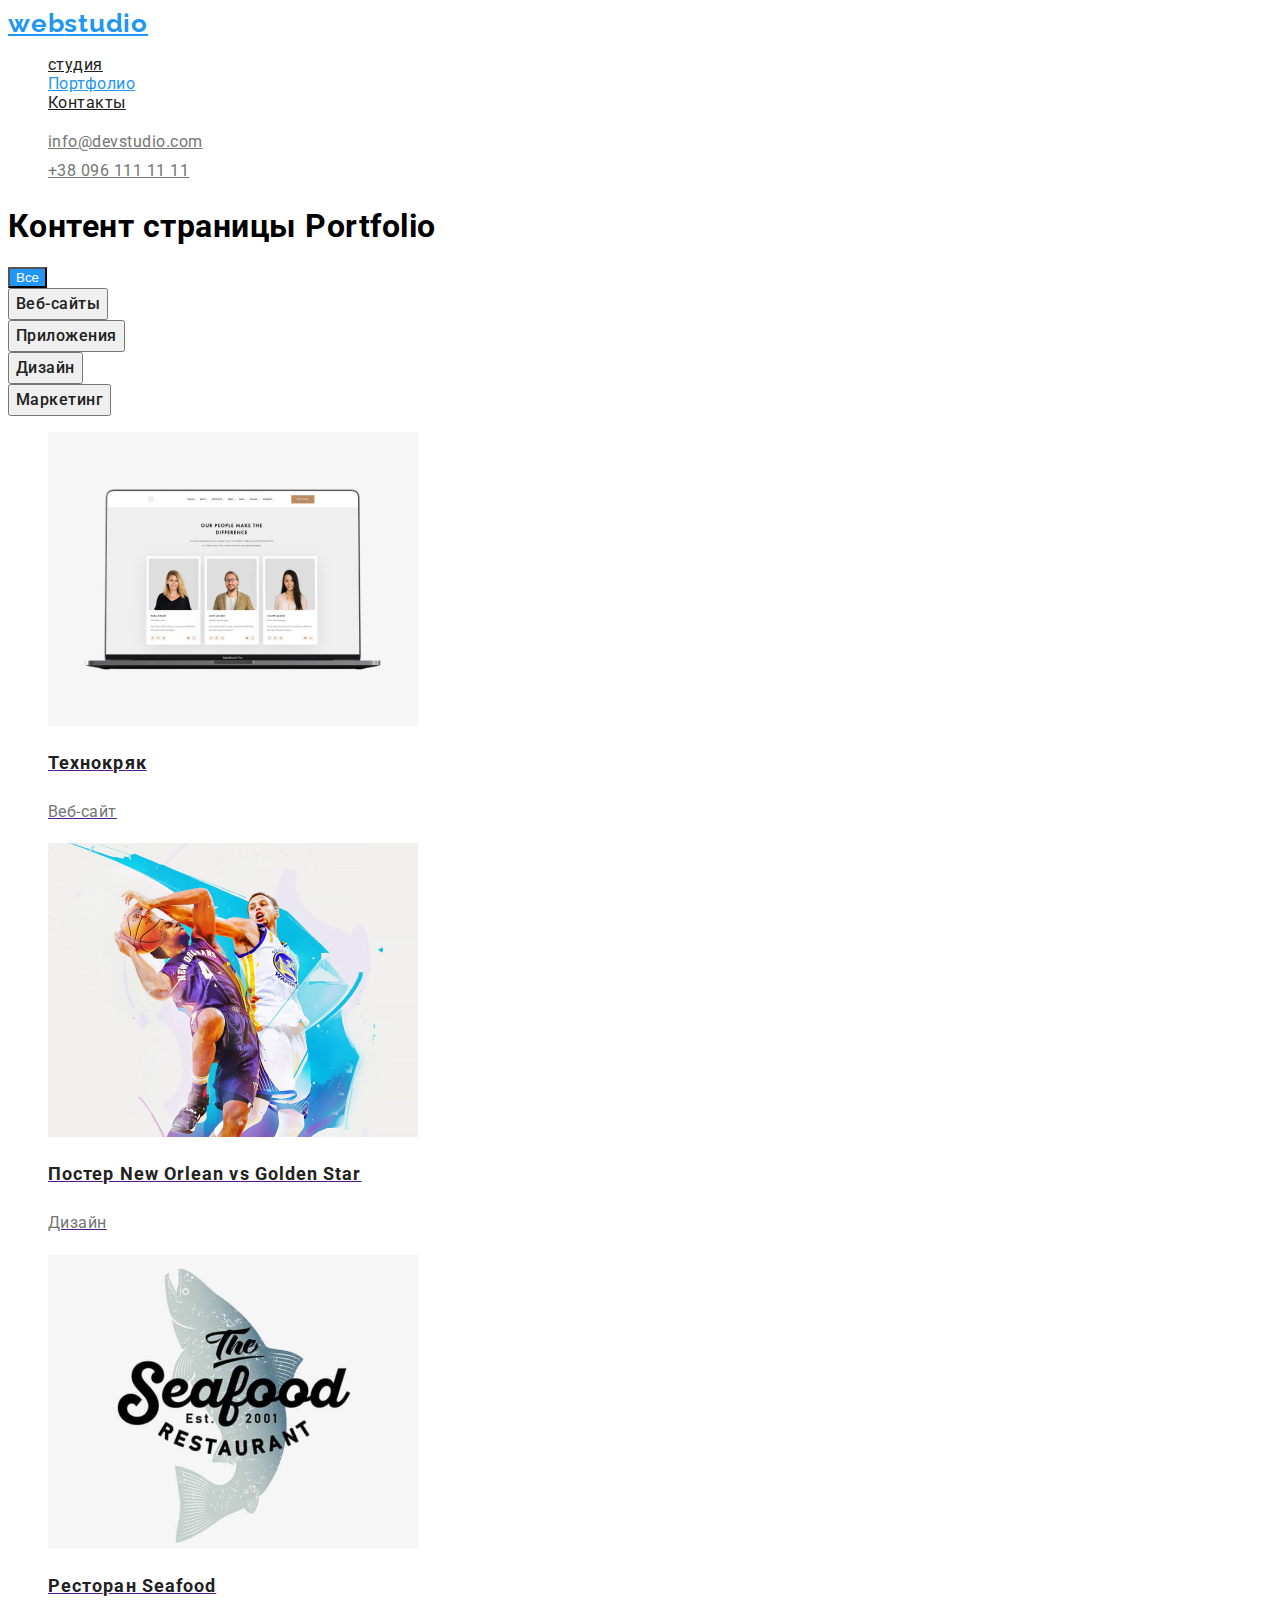
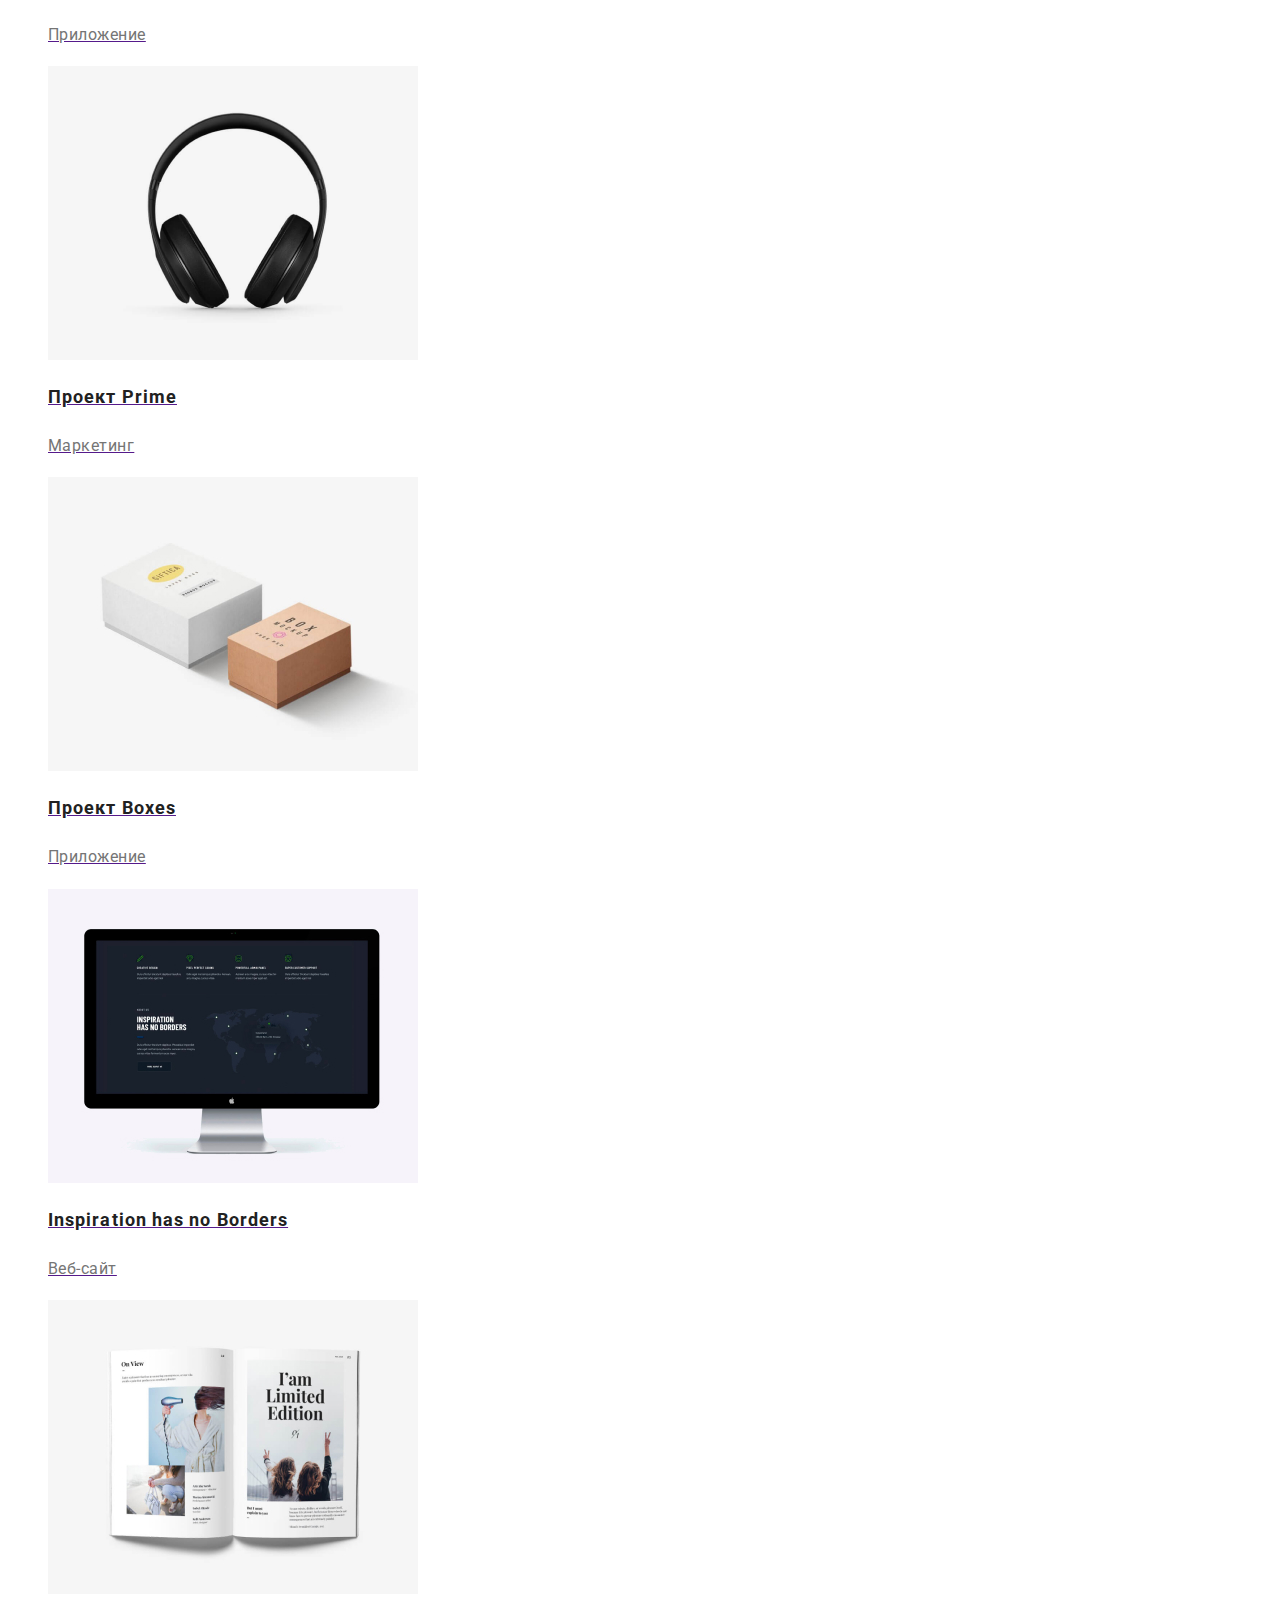
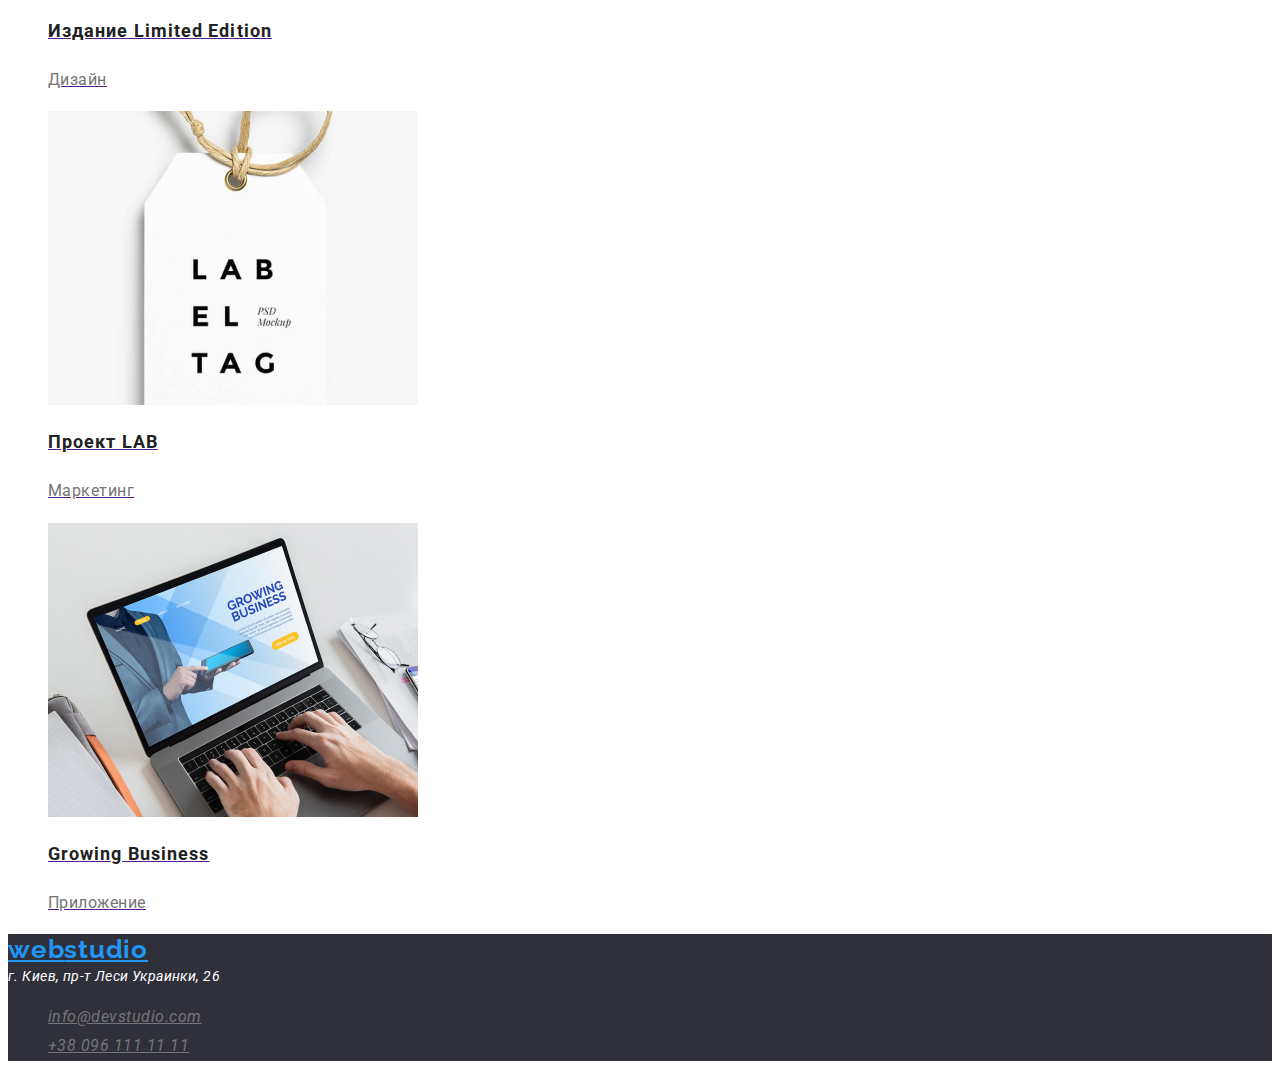
==== portfolio.html @ 4539b9a5 "Выполняет ДЗ3" ====
<!DOCTYPE html>
<html lang="en">

<head>
    <meta charset="UTF-8">
    <meta http-equiv="X-UA-Compatible" content="IE=edge">
    <meta name="viewport" content="width=device-width, initial-scale=1.0">
    <title>Document</title>
    <link rel="preconnect" href="https://fonts.gstatic.com">
    <link href="https://fonts.googleapis.com/css2?family=Raleway:wght@700&family=Roboto:wght@400;500;700;900&display=swap"
        rel="stylesheet"/>
       
    <link rel="stylesheet" href="./css/common.css"/>     
    <link rel="stylesheet" href="./css/portfolio.css"/>
</head>



<body>
     
         <header>
  <nav>
            <a class="logo" href="./portfolio.html"><span class="logo-big">web</span><span class="logo-large">studio</span></a>
            <ul class="site-nav list">
                <li><a href="./index.html" class="link">студия</a></li>
                <li><a href="./portfolio.html" class="link current">Портфолио</a></li>
                <li><a href="" class="link">Контакты</a></li>
            </ul>
  </nav>
            <ul class="list">
                <li><a href="mailto:info@devstudio.com" class="adress">info@devstudio.com</a></li>
                <li><a href="tel+380961111111" class="adress">+38 096 111 11 11</a></li>
            </ul>
                  
            
         </header>
     
                               
    
  <h1>Контент страницы Portfolio</h1>
  
  <main>
      <section class="list">
          <li><button type="button" class="pointer-primery">Все</button></li>
          <li><button type="button" class="pointer-secondory">Веб-сайты</button></li>
          <li><button type="button" class="pointer-secondory">Приложения</button></li>
          <li><button type="button" class="pointer-secondory">Дизайн</button></li>
          <li><button type="button" class="pointer-secondory">Маркетинг</button></li>
      
      <ul class="list">
          <li>
              <a href="">
                 <img src="./images/Технокряк.jpg" class="pic" alt="Технокряк" width="370">
                 <h2 class="title">Технокряк</h2>
                 <p class="text">Веб-сайт</p>
              </a>
              
          </li>
      </ul>
      <ul class="list">
          <li>
            <a href="">
                <img src="./images/Баскетболисты.jpg" class="pic" alt="Баскетболисты" width="370">
                <h2 class="title">Постер New Orlean vs Golden Star</h2>
                <p class="text">Дизайн</p>
            </a>
          </li>
      </ul>
      <ul class="list">
           <li>
                <a href="">
                  <img src="./images/Ресторан у океана.jpg" class="pic" alt="Ресторан у океана" width="370">
                  <h2 class="title">Ресторан Seafood</h2>
                  <p class="text">Приложение</p>
                </a>
           </li>
      </ul>
      <ul class="list">
          <li>
              <a href="">
                  <img src="./images/Наушники.png" class="pic" alt="Наушники" width="370">
                  <h2 class="title">Проект Prime</h2>
                  <p class="text">Маркетинг</p>
              </a> 
          </li>
      </ul>
      <ul class="list">
          <li>
              <a href="">
                  <img src="./images/Мыло.jpg" class="pic" alt="Мыло" width="370">
                  <h2 class="title">Проект Boxes</h2>
                  <p class="text">Приложение</p>
              </a>
          </li>
      </ul>
      <ul class="list">
          <li>
              <a href="">
                  <img src="./images/Lenovo.jpg" class="pic" alt="Lenovo" width="370">
                  <h2 class="title">Inspiration has no Borders</h2>
                  <p class="text">Веб-сайт</p>
              </a>
          </li>
      </ul>
      <ul class="list">
          <li>
              <a href="">
                  <img src="./images/Журнал.jpg" class="pic" alt="Журнал" width="370">
                  <h2 class="title">Издание Limited Edition</h2>
                  <p class="text">Дизайн</p>
              </a>
          </li>
      </ul>
      <ul class="list">
          <li>
              <a href="">
                  <img src="./images/Бирка.jpg" class="pic" alt="Бирка" width="370">
                  <h2 class="title">Проект LAB</h2>
                  <p class="text">Маркетинг</p>
              </a>
          </li>
      </ul>
      <ul class="list">
          <li>
              <a href="">
                  <img src="./images/Mac.jpg" class="pic" alt="Mac" width="370">
                  <h2 class="title">Growing Business</h2>
                  <p class="text">Приложение</p>
              </a>
          </li>
      </ul>
    </section>
  </main>

    <!--Подвал-->
    <footer class="footer-niv">
        <a class="logo" href="./portfolio.html"><span class="logo-big">web</span><span class="logo-large">studio</span></a>
        <address class="aside">
            г. Киев, пр-т Леси Украинки, 26
            <ul class="list">
                    <li><a href="mailto:info@devstudio.com" class="adress">info@devstudio.com</a></li>
                    <li><a href="tel+380961111111" class="adress">+38 096 111 11 11</a></li>
            </ul>
        </address>
    </footer>
</body>
---- css/common.css ----
:root {
  --primery-tex-color: #757575;
  --title-tex-color: #212121;
  --accent-color: #2196f3;
  --header-color: #2f303a;
  --footer-color: #2f303a;
  --primery-bg-color: #ffffff;
}

body {
  background: var(--primery-bg-color)
  color: var(--primery-tex-color);

font-family: Roboto, sans-serif;

letter-spacing: 0.03em;
}

.list {
  list-style: none;
}

.logo {
  color: var(--accent-color);

font-family: Raleway;
font-weight: bold;
font-size: 26px;
line-height: 1,19;

letter-spacing: 0.03em;
}
---- css/portfolio.css ----
:root {
  --primery-img-color: #ffffff;
  --secondary-img-color: #e5e5e5;
  --primery-text-color: #212121;
  --secondary-text-color: #757575;
  --primery-footer-color: #2f303a;
  --accent-color: #2196f3;
}

body {
  background: var(--primery-img-color);
  font-family: Roboto, sans-serif;
}

.list {
  list-style: none;
}

/* link */

.link {
  color: var(--primery-text-color);
}

/* nav */

.link:hover,
.link:focus {
  color: var(--accent-color);
}

.link.current {
  color: var(--accent-color);
}

/* features */

.text {
  color: var(--secondary-text-color);

  font-family: Roboto;
  font-style: normal;
  font-weight: normal;
  font-size: 16px;
  line-height: 1.9;

  letter-spacing: 0.03em;
}

.title {
  color: var(--primery-text-color);

  font-weight: bold;
  font-size: 18px;
  line-height: 2;
  letter-spacing: 0.06em;
}

/* e-mail */

.adress {
  color: var(--secondary-text-color);

  font-family: Roboto;
  font-size: 16px;
  line-height: 1.8;
  letter-spacing: 0.03em;
}

.adress:hover,
.adress:focus {
  color: var(--accent-color);
}

/* button */

.pointer-secondory {
  cursor: pointer;
  color: var(--primery-text-color);

  font-family: Roboto;
  font-style: normal;
  font-weight: 500;
  font-size: 16px;
  line-height: 1.63;

  text-align: center;
  letter-spacing: 0.03em;

  letter-spacing: 0.03em;
}

.pointer-primery {
  color: var(--primery-img-color);
  background-color: var(--accent-color);
}

.pointer-secondory:hover,
.pointer-secondory:focus {
  color: var(--accent-color);
}

/* footer */

.footer-niv {
  background: var(--primery-footer-color);
}

.aside {
  color: var(--primery-img-color);

  font-weight: 400;
  font-size: 14px;
  line-height: 1.71;
  letter-spacing: 0.03em;
}

.pic {
  color: var(--secondary-img-color);
}

.logo-big {
  color: var(--accent-color);

  font-family: Raleway;
  font-style: normal;
  font-weight: bold;
  font-size: 26px;
  line-height: 1.2;
  letter-spacing: 0.03em;
}

.logo-large {
  color: var(--primery-logo);

  font-family: Raleway;
  font-style: normal;
  font-weight: bold;
  font-size: 26px;
  line-height: 1.2;
  letter-spacing: 0.03em;
}
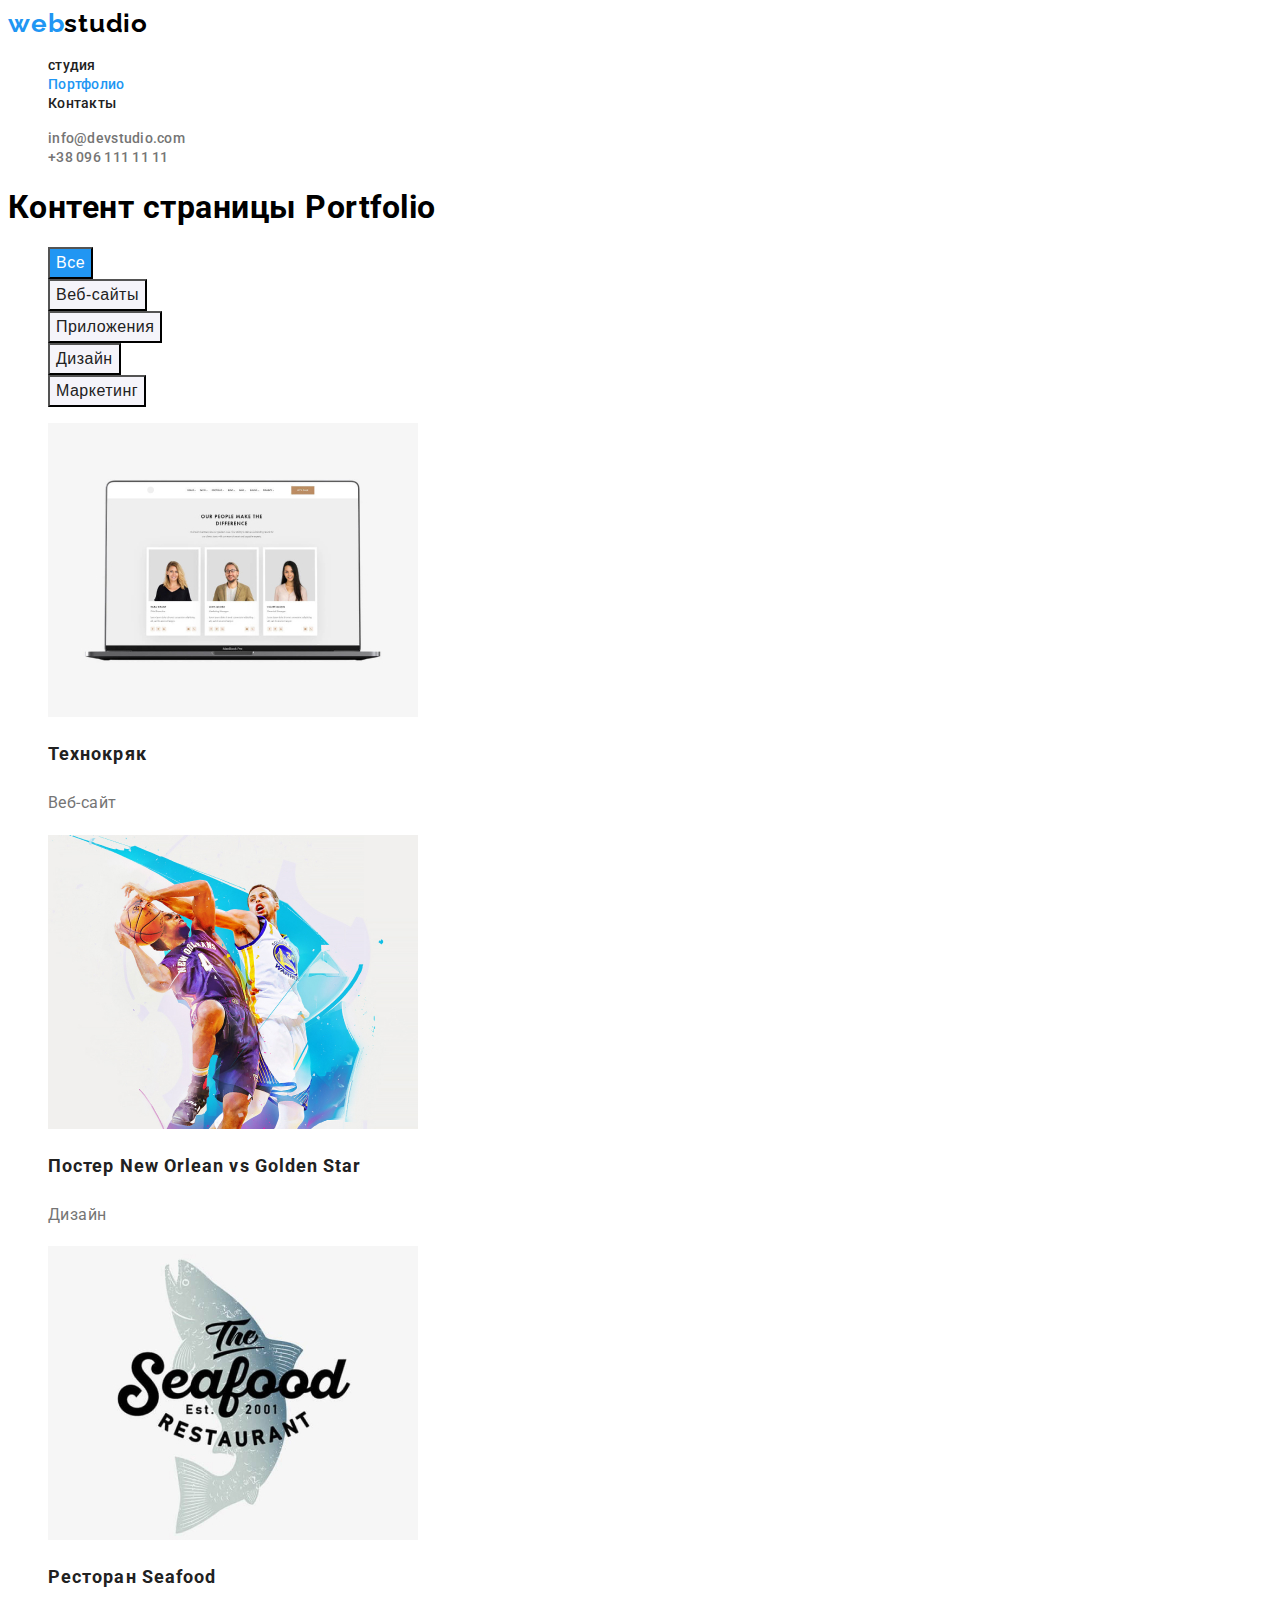
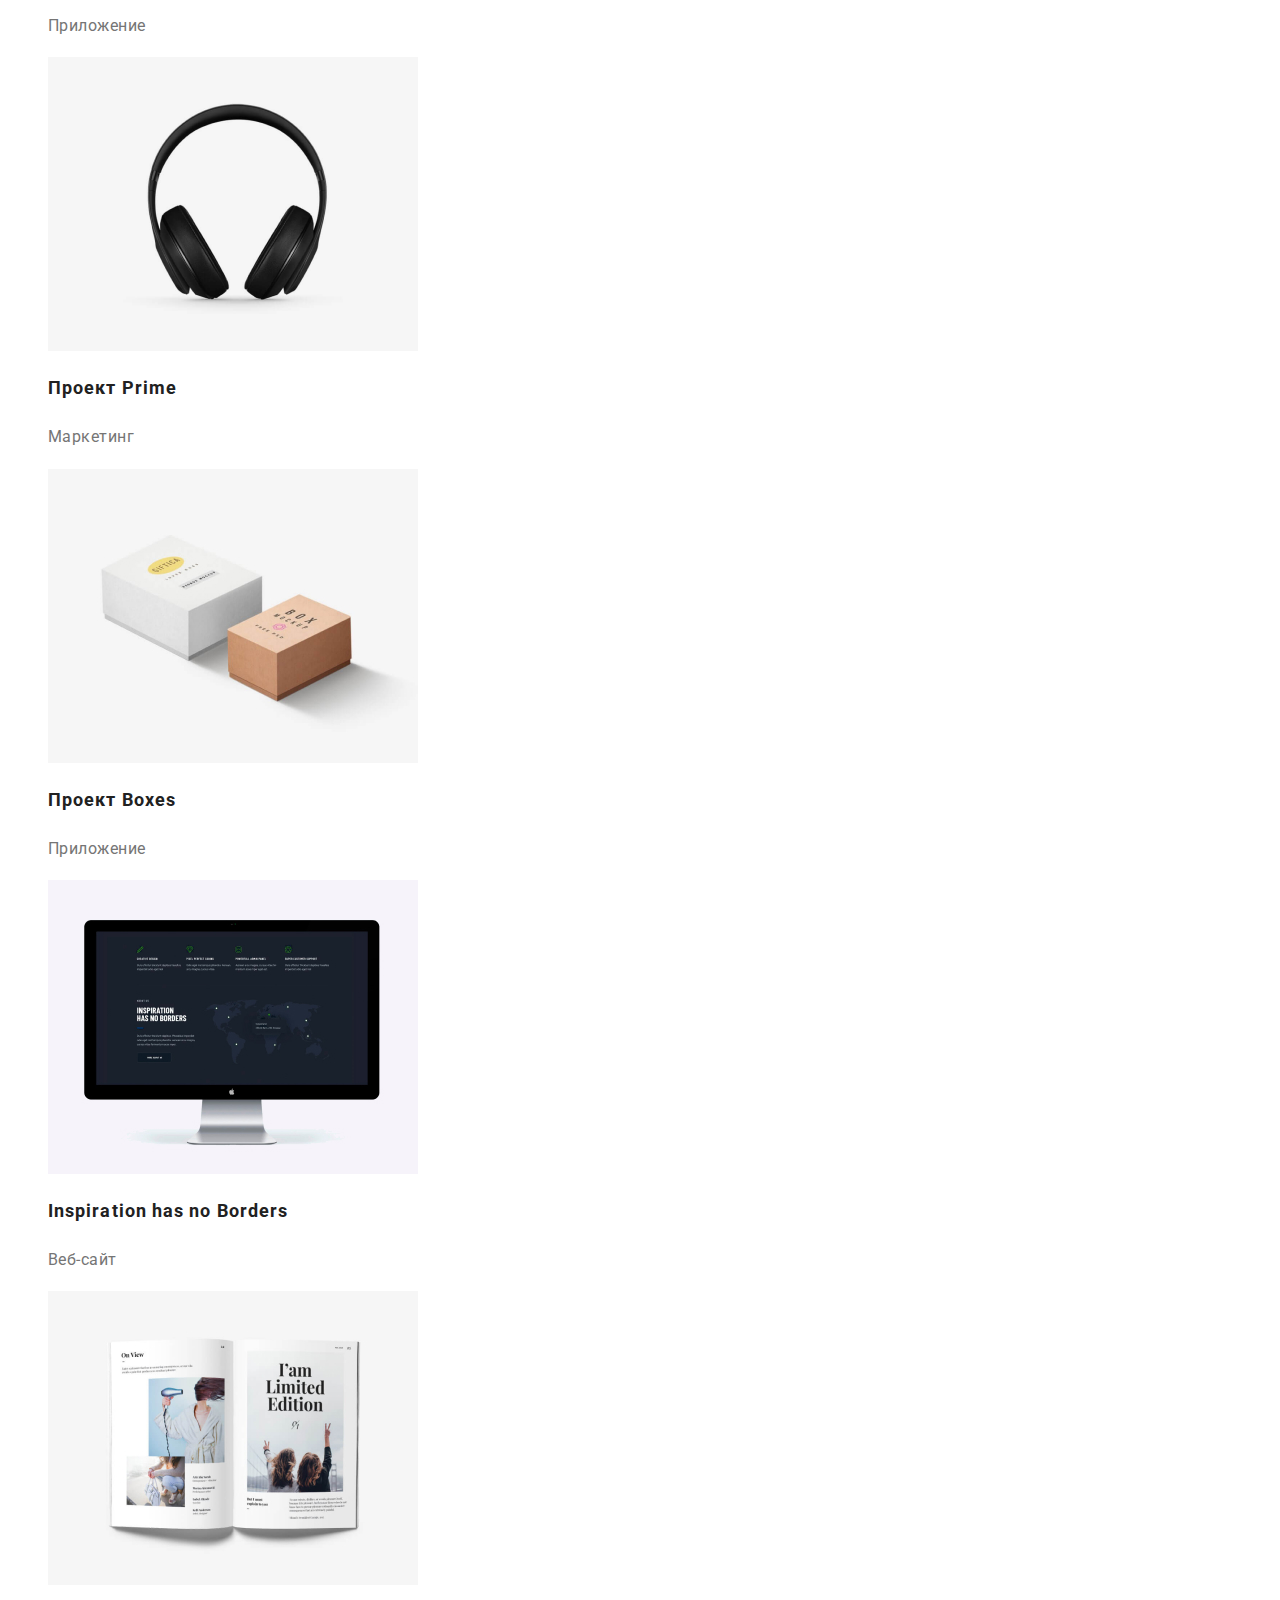
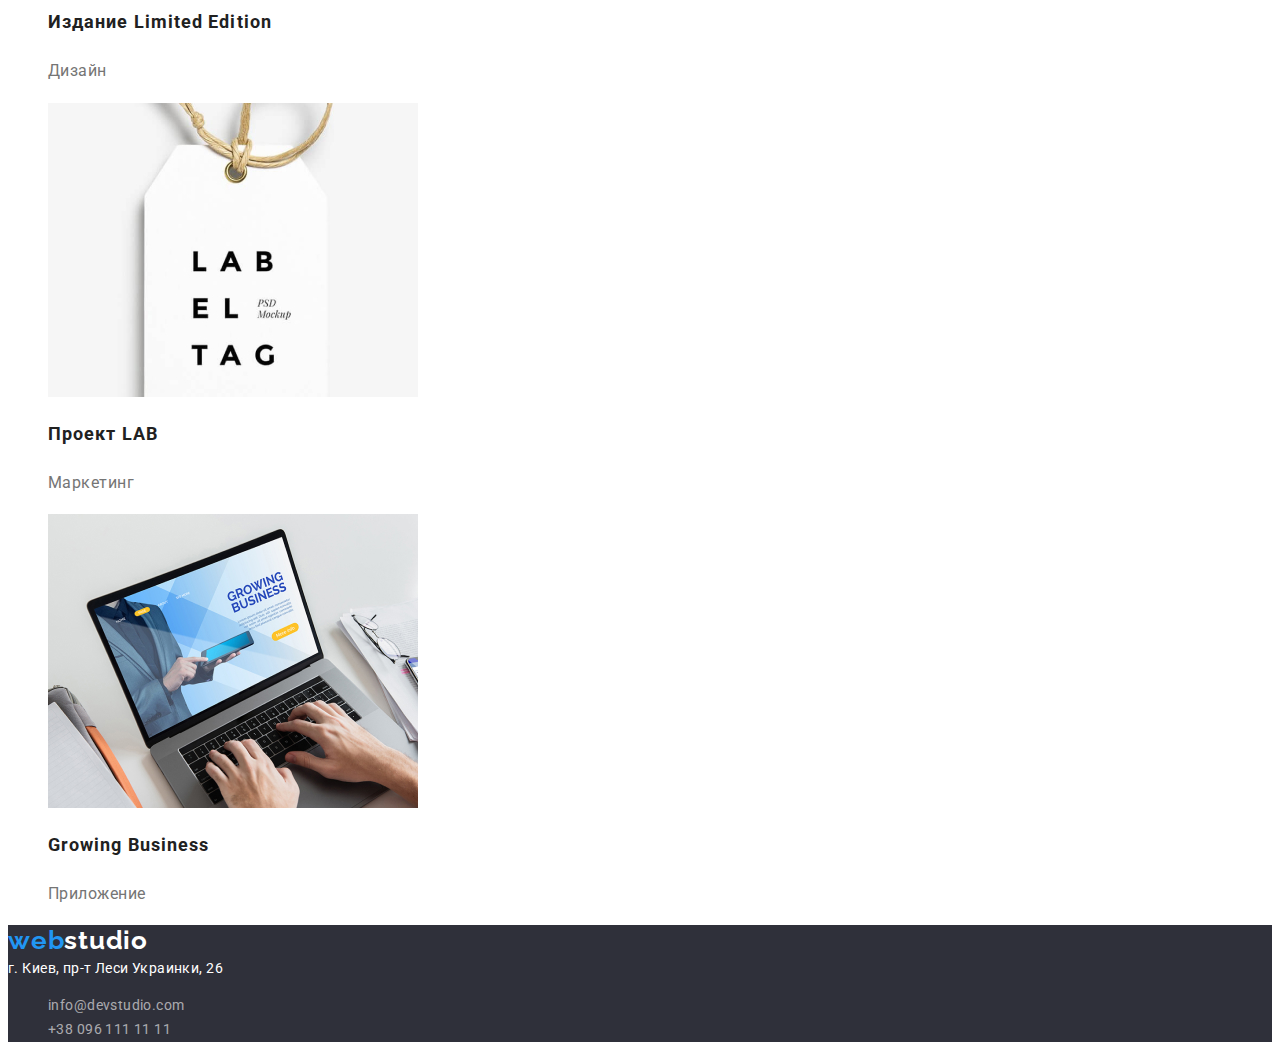
==== commit 980da2fe: "Показывает говые" ====
--- a/portfolio.html
+++ b/portfolio.html
@@ -1,6 +1,5 @@
-<!DOCTYPE html>
+<!DOCTYPE >
 <html lang="en">
-
 <head>
     <meta charset="UTF-8">
     <meta http-equiv="X-UA-Compatible" content="IE=edge">
@@ -20,7 +19,7 @@
      
          <header>
   <nav>
-            <a class="logo" href="./portfolio.html"><span class="logo-big">web</span><span class="logo-large">studio</span></a>
+            <a class="logo" href="./portfolio.html">web<span class="logo-large">studio</span></a>
             <ul class="site-nav list">
                 <li><a href="./index.html" class="link">студия</a></li>
                 <li><a href="./portfolio.html" class="link current">Портфолио</a></li>
@@ -41,105 +40,108 @@
   
   <main>
       <section class="list">
-          <li><button type="button" class="pointer-primery">Все</button></li>
-          <li><button type="button" class="pointer-secondory">Веб-сайты</button></li>
-          <li><button type="button" class="pointer-secondory">Приложения</button></li>
-          <li><button type="button" class="pointer-secondory">Дизайн</button></li>
-          <li><button type="button" class="pointer-secondory">Маркетинг</button></li>
+
+          <ul class="list">
+             <li><button type="button" class="pointer-primery">Все</button></li>
+             <li><button type="button" class="pointer-secondory">Веб-сайты</button></li>
+             <li><button type="button" class="pointer-secondory">Приложения</button></li>
+             <li><button type="button" class="pointer-secondory">Дизайн</button></li>
+             <li><button type="button" class="pointer-secondory">Маркетинг</button></li>
+         </ul>
       
-      <ul class="list">
-          <li>
-              <a href="">
-                 <img src="./images/Технокряк.jpg" class="pic" alt="Технокряк" width="370">
-                 <h2 class="title">Технокряк</h2>
-                 <p class="text">Веб-сайт</p>
-              </a>
+         <ul class="list">
+                <li>
+                    <a href="">
+                    <img src="./images/Технокряк.jpg" class="pic" alt="Технокряк" width="370">
+                    <h2 class="title">Технокряк</h2>
+                    <p class="text">Веб-сайт</p>
+                   </a>
               
-          </li>
-      </ul>
-      <ul class="list">
-          <li>
-            <a href="">
-                <img src="./images/Баскетболисты.jpg" class="pic" alt="Баскетболисты" width="370">
-                <h2 class="title">Постер New Orlean vs Golden Star</h2>
-                <p class="text">Дизайн</p>
-            </a>
-          </li>
-      </ul>
-      <ul class="list">
-           <li>
-                <a href="">
-                  <img src="./images/Ресторан у океана.jpg" class="pic" alt="Ресторан у океана" width="370">
-                  <h2 class="title">Ресторан Seafood</h2>
-                  <p class="text">Приложение</p>
-                </a>
-           </li>
-      </ul>
-      <ul class="list">
-          <li>
-              <a href="">
-                  <img src="./images/Наушники.png" class="pic" alt="Наушники" width="370">
-                  <h2 class="title">Проект Prime</h2>
-                  <p class="text">Маркетинг</p>
-              </a> 
-          </li>
-      </ul>
-      <ul class="list">
-          <li>
-              <a href="">
-                  <img src="./images/Мыло.jpg" class="pic" alt="Мыло" width="370">
-                  <h2 class="title">Проект Boxes</h2>
-                  <p class="text">Приложение</p>
-              </a>
-          </li>
-      </ul>
-      <ul class="list">
-          <li>
-              <a href="">
-                  <img src="./images/Lenovo.jpg" class="pic" alt="Lenovo" width="370">
-                  <h2 class="title">Inspiration has no Borders</h2>
-                  <p class="text">Веб-сайт</p>
-              </a>
-          </li>
-      </ul>
-      <ul class="list">
-          <li>
-              <a href="">
-                  <img src="./images/Журнал.jpg" class="pic" alt="Журнал" width="370">
-                  <h2 class="title">Издание Limited Edition</h2>
-                  <p class="text">Дизайн</p>
-              </a>
-          </li>
-      </ul>
-      <ul class="list">
-          <li>
-              <a href="">
-                  <img src="./images/Бирка.jpg" class="pic" alt="Бирка" width="370">
-                  <h2 class="title">Проект LAB</h2>
-                  <p class="text">Маркетинг</p>
-              </a>
-          </li>
-      </ul>
-      <ul class="list">
-          <li>
-              <a href="">
-                  <img src="./images/Mac.jpg" class="pic" alt="Mac" width="370">
-                  <h2 class="title">Growing Business</h2>
-                  <p class="text">Приложение</p>
-              </a>
-          </li>
-      </ul>
-    </section>
+                </li>
+      
+      
+                 <li>
+                     <a href="">
+                     <img src="./images/Баскетболисты.jpg" class="pic" alt="Баскетболисты" width="370">
+                     <h2 class="title">Постер New Orlean vs Golden Star</h2>
+                     <p class="text">Дизайн</p>
+                     </a>
+                  </li>
+      
+      
+                  <li>
+                      <a href="">
+                       <img src="./images/Ресторан у океана.jpg" class="pic" alt="Ресторан у океана" width="370">
+                        <h2 class="title">Ресторан Seafood</h2>
+                       <p class="text">Приложение</p>
+                     </a>
+                  </li>
+      
+      
+                   <li>
+                      <a href="">
+                      <img src="./images/Наушники.png" class="pic" alt="Наушники" width="370">
+                      <h2 class="title">Проект Prime</h2>
+                      <p class="text">Маркетинг</p>
+                      </a> 
+                  </li>
+      
+      
+                     <li>
+                      <a href="">
+                      <img src="./images/Мыло.jpg" class="pic" alt="Мыло" width="370">
+                      <h2 class="title">Проект Boxes</h2>
+                     <p class="text">Приложение</p>
+                      </a>
+                 </li>
+     
+      
+                   <li>
+                       <a href="">
+                      <img src="./images/Lenovo.jpg" class="pic" alt="Lenovo" width="370">
+                      <h2 class="title">Inspiration has no Borders</h2>
+                      <p class="text">Веб-сайт</p>
+                       </a>
+                  </li>
+      
+
+                  <li>
+                      <a href="">
+                     <img src="./images/Журнал.jpg" class="pic" alt="Журнал" width="370">
+                      <h2 class="title">Издание Limited Edition</h2>
+                      <p class="text">Дизайн</p>
+                      </a>
+                   </li>
+      
+      
+                    <li>
+                      <a href="">
+                      <img src="./images/Бирка.jpg" class="pic" alt="Бирка" width="370">
+                      <h2 class="title">Проект LAB</h2>
+                     <p class="text">Маркетинг</p>
+                     </a>
+                   </li>
+      
+      
+                  <li>
+                        <a href="">
+                        <img src="./images/Mac.jpg" class="pic" alt="Mac" width="370">
+                        <h2 class="title">Growing Business</h2>
+                         <p class="text">Приложение</p>
+                       </a>
+                  </li>
+             </ul>
+      </section>
   </main>
 
     <!--Подвал-->
     <footer class="footer-niv">
-        <a class="logo" href="./portfolio.html"><span class="logo-big">web</span><span class="logo-large">studio</span></a>
+        <a class="logo" href="./portfolio.html">web<span class="logo-pic">studio</span></a>
         <address class="aside">
             г. Киев, пр-т Леси Украинки, 26
             <ul class="list">
-                    <li><a href="mailto:info@devstudio.com" class="adress">info@devstudio.com</a></li>
-                    <li><a href="tel+380961111111" class="adress">+38 096 111 11 11</a></li>
+                <li> <a href="mailto:info@devstudio.com" class="link-mail">info@devstudio.com</a></li>
+                <li><a href="tel+380961111111" class="link-mail">+38 096 111 11 11</a></li>
             </ul>
         </address>
     </footer>
--- a/css/portfolio.css
+++ b/css/portfolio.css
@@ -5,6 +5,8 @@
   --secondary-text-color: #757575;
   --primery-footer-color: #2f303a;
   --accent-color: #2196f3;
+  --primery-logo: #000000;
+  --accent-button: #f5f4fa;
 }
 
 body {
@@ -15,11 +17,23 @@
 .list {
   list-style: none;
 }
+.logo {
+  text-decoration: none;
+}
 
+.list li a {
+  text-decoration: none;
+}
 /* link */
 
 .link {
   color: var(--primery-text-color);
+
+  font-style: normal;
+  font-weight: 500;
+  font-size: 14px;
+  line-height: 1.1;
+  letter-spacing: 0.02em;
 }
 
 /* nav */
@@ -31,6 +45,12 @@
 
 .link.current {
   color: var(--accent-color);
+
+  font-style: normal;
+  font-weight: 500;
+  font-size: 14px;
+  line-height: 1.1;
+  letter-spacing: 0.02em;
 }
 
 /* features */
@@ -38,7 +58,6 @@
 .text {
   color: var(--secondary-text-color);
 
-  font-family: Roboto;
   font-style: normal;
   font-weight: normal;
   font-size: 16px;
@@ -61,10 +80,11 @@
 .adress {
   color: var(--secondary-text-color);
 
-  font-family: Roboto;
-  font-size: 16px;
-  line-height: 1.8;
-  letter-spacing: 0.03em;
+  font-style: normal;
+  font-weight: 500;
+  font-size: 14px;
+  line-height: 1.1;
+  letter-spacing: 0.02em;
 }
 
 .adress:hover,
@@ -75,29 +95,33 @@
 /* button */
 
 .pointer-secondory {
-  cursor: pointer;
   color: var(--primery-text-color);
+  background: var(--accent-button);
 
-  font-family: Roboto;
-  font-style: normal;
   font-weight: 500;
   font-size: 16px;
   line-height: 1.63;
 
   text-align: center;
   letter-spacing: 0.03em;
-
-  letter-spacing: 0.03em;
 }
 
 .pointer-primery {
   color: var(--primery-img-color);
+
   background-color: var(--accent-color);
+
+  font-weight: 500;
+  font-size: 16px;
+  line-height: 1.63;
+
+  text-align: center;
+  letter-spacing: 0.03em;
 }
 
 .pointer-secondory:hover,
 .pointer-secondory:focus {
-  color: var(--accent-color);
+  background-color: var(--accent-color);
 }
 
 /* footer */
@@ -109,9 +133,11 @@
 .aside {
   color: var(--primery-img-color);
 
-  font-weight: 400;
+  font-style: normal;
+  font-weight: normal;
   font-size: 14px;
-  line-height: 1.71;
+  line-height: 1.7;
+
   letter-spacing: 0.03em;
 }
 
@@ -119,9 +145,11 @@
   color: var(--secondary-img-color);
 }
 
-.logo-big {
-  color: var(--accent-color);
+.logo-pic {
+  color: var(--primery-bg-color);
+}
 
+.logo {
   font-family: Raleway;
   font-style: normal;
   font-weight: bold;
@@ -132,11 +160,19 @@
 
 .logo-large {
   color: var(--primery-logo);
+}
 
-  font-family: Raleway;
+.link-mail {
+  color: rgba(255, 255, 255, 0.6);
+
   font-style: normal;
-  font-weight: bold;
-  font-size: 26px;
-  line-height: 1.2;
+  font-weight: normal;
+  font-size: 14px;
+  line-height: 1.7;
   letter-spacing: 0.03em;
 }
+
+.link-mail:hover,
+.link-mail:focus {
+  color: var(--accent-color);
+}
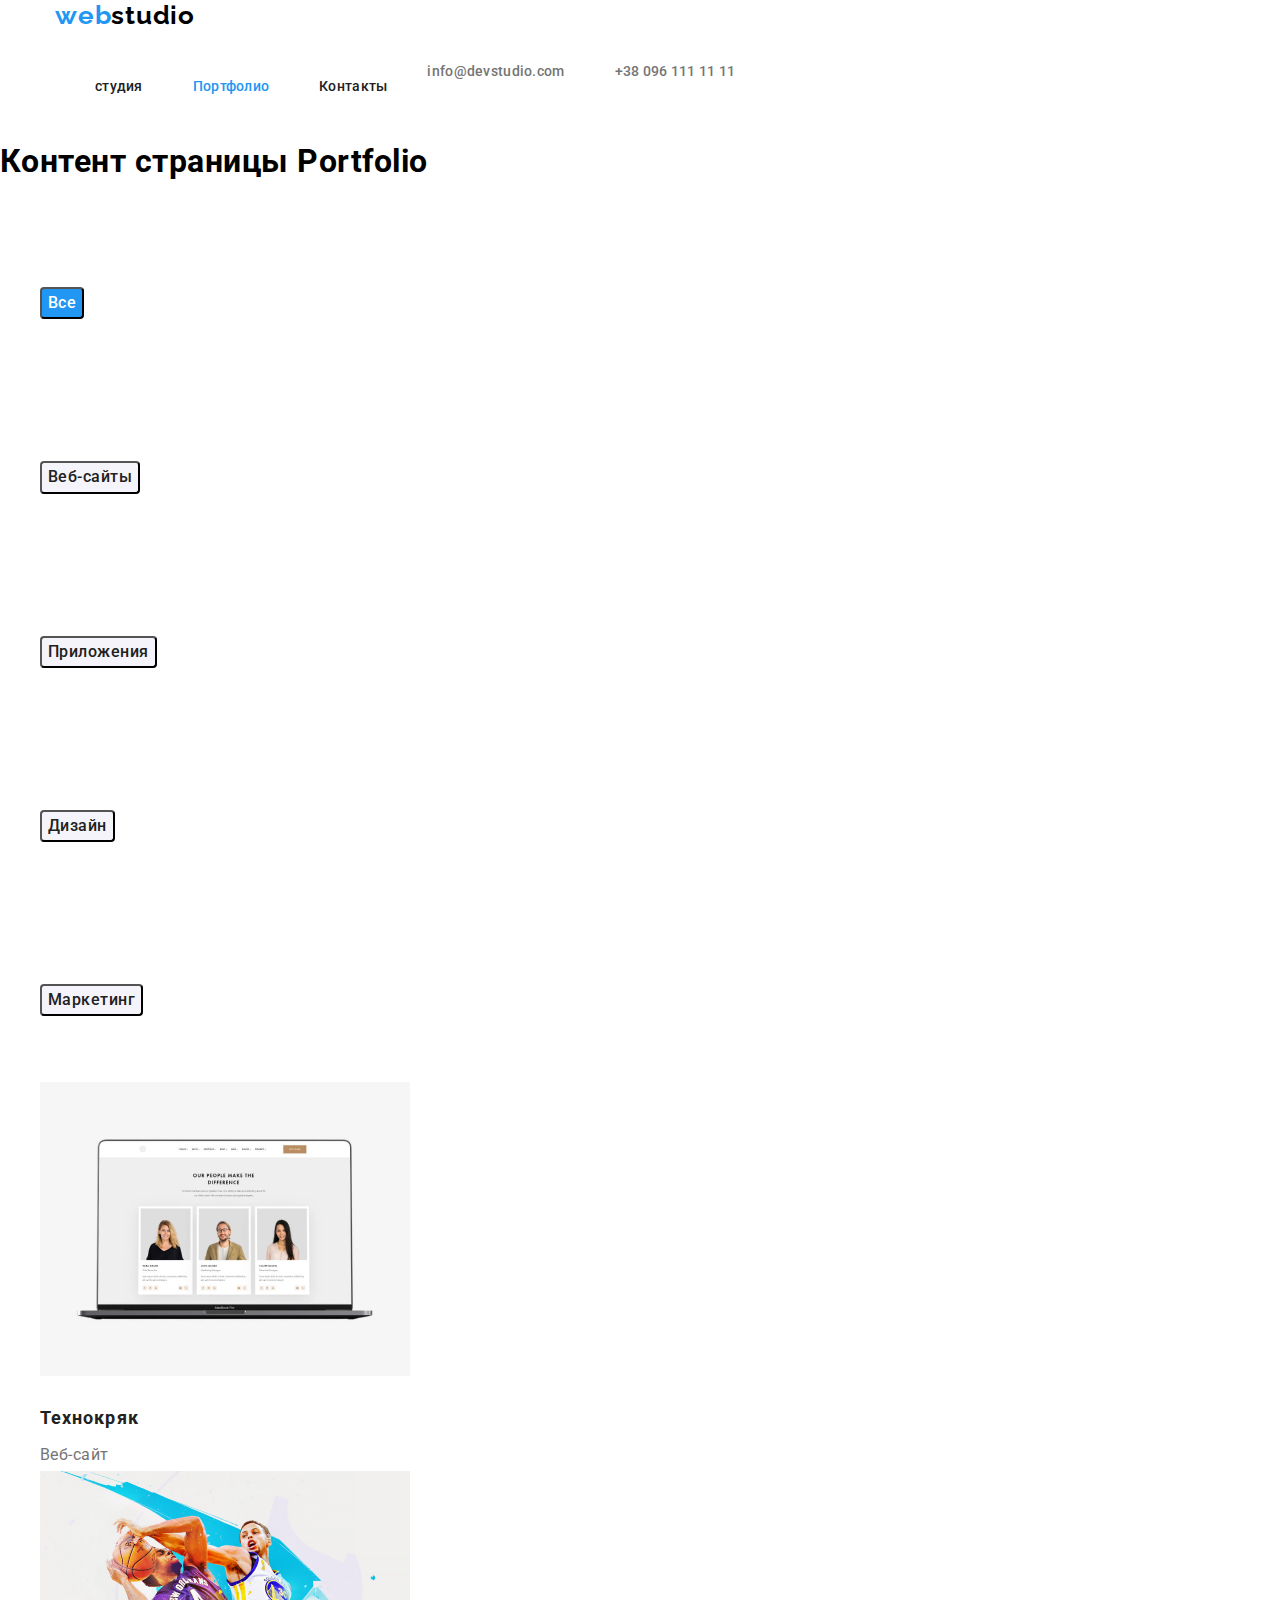
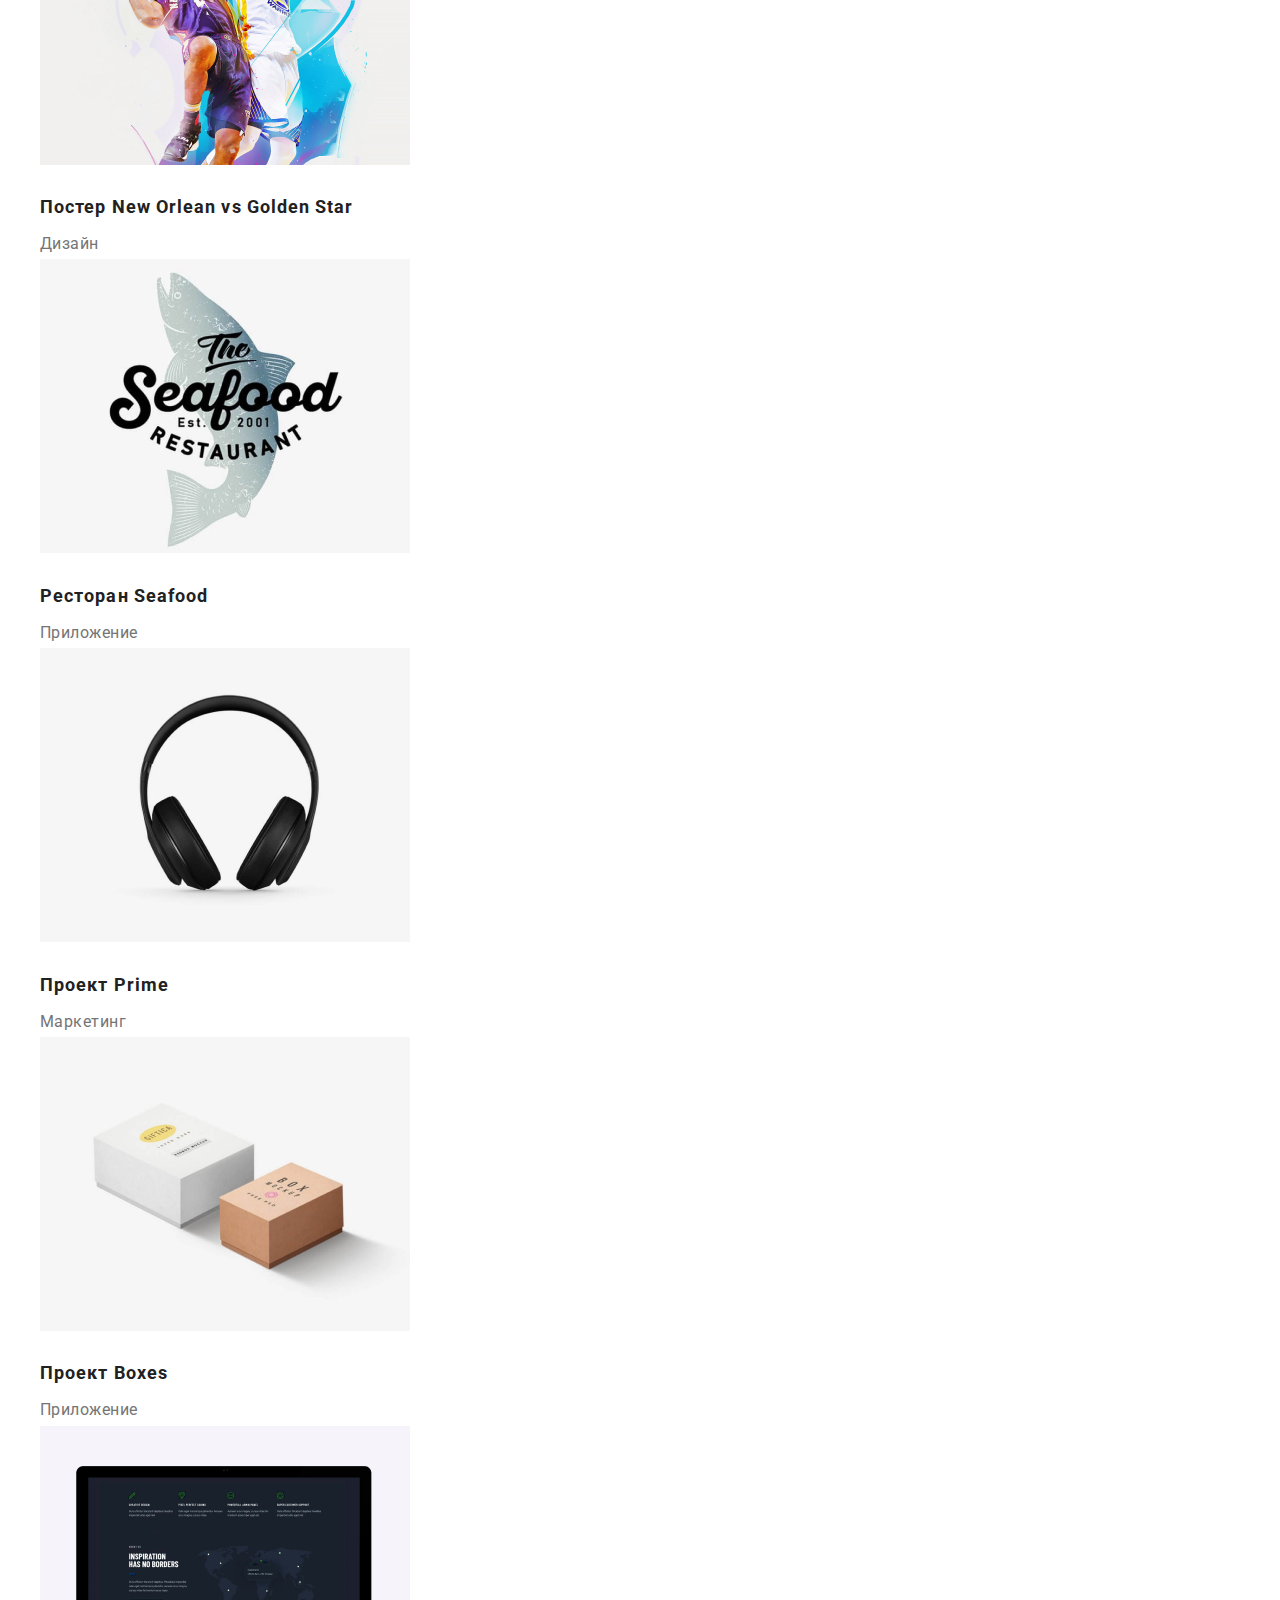
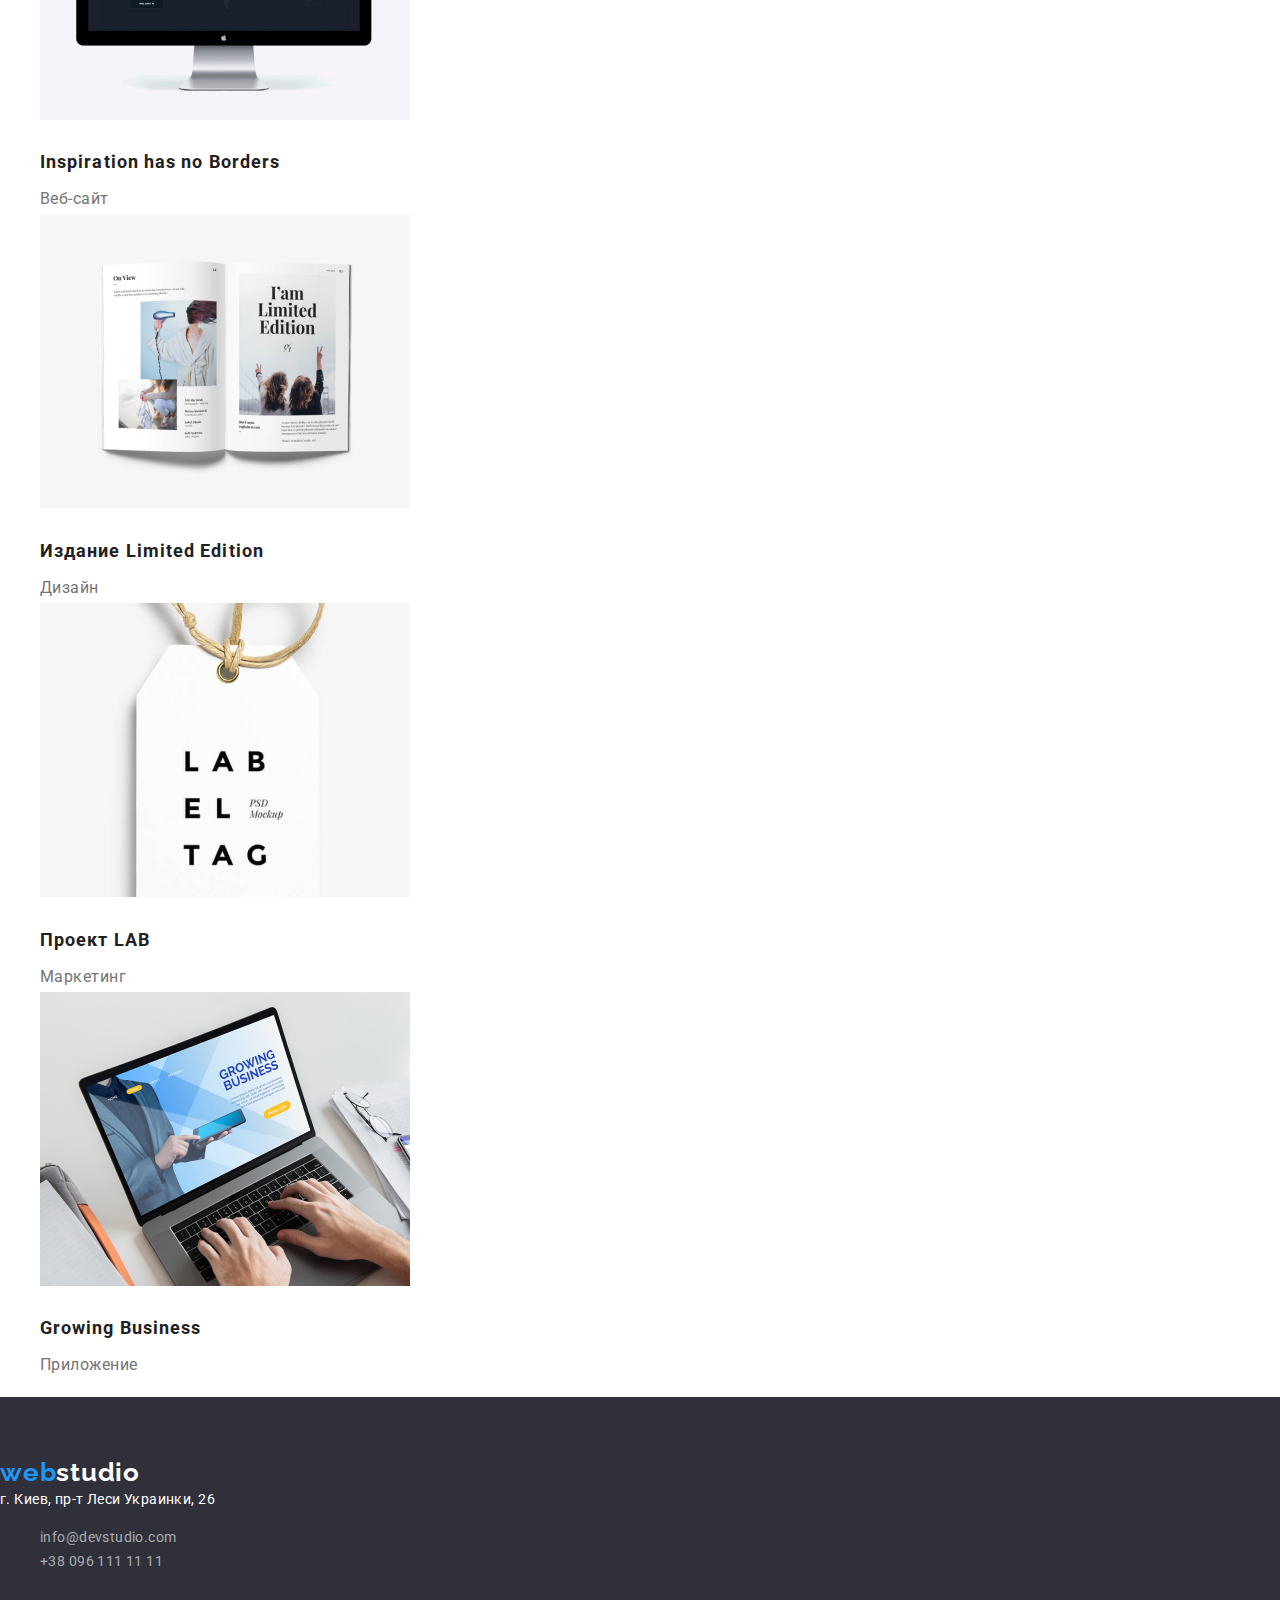
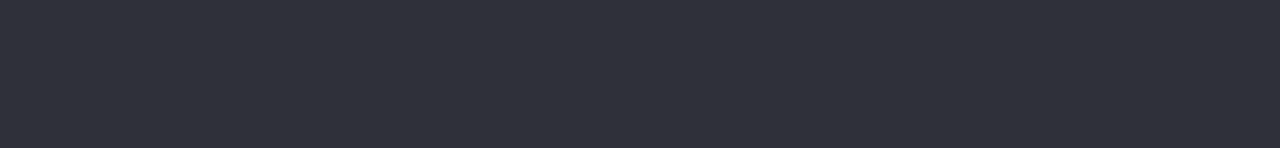
==== commit 86a2fa42: "На рассмотрение" ====
--- a/portfolio.html
+++ b/portfolio.html
@@ -8,7 +8,7 @@
     <link rel="preconnect" href="https://fonts.gstatic.com">
     <link href="https://fonts.googleapis.com/css2?family=Raleway:wght@700&family=Roboto:wght@400;500;700;900&display=swap"
         rel="stylesheet"/>
-       
+    <link rel="stylesheet" href="https://cdnjs.cloudflare.com/ajax/libs/modern-normalize/1.1.0/modern-normalize.min.css"/>
     <link rel="stylesheet" href="./css/common.css"/>     
     <link rel="stylesheet" href="./css/portfolio.css"/>
 </head>
@@ -18,28 +18,31 @@
 <body>
      
          <header>
-  <nav>
-            <a class="logo" href="./portfolio.html">web<span class="logo-large">studio</span></a>
+            <div class="container">
+          <nav>
+            <a class="logo" href="./index.html">web<span class="logo-large">studio</span></a>
             <ul class="site-nav list">
-                <li><a href="./index.html" class="link">студия</a></li>
-                <li><a href="./portfolio.html" class="link current">Портфолио</a></li>
-                <li><a href="" class="link">Контакты</a></li>
+                <li class="item"><a href="./index.html" class="link">студия</a></li>
+                <li class="item"><a href="./portfolio.html" class="link current">Портфолио</a></li>
+                <li class="item"><a href="" class="link">Контакты</a></li>
             </ul>
-  </nav>
-            <ul class="list">
-                <li><a href="mailto:info@devstudio.com" class="adress">info@devstudio.com</a></li>
-                <li><a href="tel+380961111111" class="adress">+38 096 111 11 11</a></li>
+       </nav>
+                
+            <ul class="auth-nav list">
+                <li class="item"><a href="mailto:info@devstudio.com" class="adress">info@devstudio.com</a></li>
+                <li class="item"><a href="tel+380961111111" class="adress">+38 096 111 11 11</a></li>
             </ul>
                   
-            
+         </div>
          </header>
      
                                
     
-  <h1>Контент страницы Portfolio</h1>
+  <h1 class="one">Контент страницы Portfolio</h1>
   
   <main>
       <section class="list">
+          <div class="container"></div>
 
           <ul class="list">
              <li><button type="button" class="pointer-primery">Все</button></li>
@@ -136,6 +139,7 @@
 
     <!--Подвал-->
     <footer class="footer-niv">
+        <div class="container"></div>
         <a class="logo" href="./portfolio.html">web<span class="logo-pic">studio</span></a>
         <address class="aside">
             г. Киев, пр-т Леси Украинки, 26
--- a/css/portfolio.css
+++ b/css/portfolio.css
@@ -14,9 +14,39 @@
   font-family: Roboto, sans-serif;
 }
 
+/* site-nav */
+
+.main-nav {
+  display: flex;
+  align-items: center;
+}
+
+.logo {
+  display: flex;
+}
+
+.site-nav .item:not(:last-child) {
+  margin-right: 50px;
+}
+
+.site-nav {
+  display: flex;
+}
+
+/* auth-nav */
+
+.auth-nav {
+  display: flex;
+}
+
+.auth-nav .item + .item {
+  margin-left: 50px;
+}
+
 .list {
   list-style: none;
 }
+
 .logo {
   text-decoration: none;
 }
@@ -27,6 +57,10 @@
 /* link */
 
 .link {
+  display: block;
+  padding-top: 32px;
+  padding-bottom: 32px;
+
   color: var(--primery-text-color);
 
   font-style: normal;
@@ -44,6 +78,10 @@
 }
 
 .link.current {
+  display: block;
+  padding-top: 32px;
+  padding-bottom: 32px;
+
   color: var(--accent-color);
 
   font-style: normal;
@@ -56,6 +94,9 @@
 /* features */
 
 .text {
+  margin-top: 4px;
+  margin-bottom: 0;
+
   color: var(--secondary-text-color);
 
   font-style: normal;
@@ -67,6 +108,9 @@
 }
 
 .title {
+  margin-top: 20px;
+  margin-bottom: 0;
+
   color: var(--primery-text-color);
 
   font-weight: bold;
@@ -95,6 +139,12 @@
 /* button */
 
 .pointer-secondory {
+  display: inline-block;
+  border-radius: 4px;
+
+  margin-top: 92px;
+  margin-bottom: 50px;
+
   color: var(--primery-text-color);
   background: var(--accent-button);
 
@@ -107,8 +157,12 @@
 }
 
 .pointer-primery {
+  border-radius: 4px;
+
+  margin-top: 92px;
+  margin-bottom: 50px;
+
   color: var(--primery-img-color);
-
   background-color: var(--accent-color);
 
   font-weight: 500;
@@ -127,6 +181,9 @@
 /* footer */
 
 .footer-niv {
+  padding-top: 60px;
+  padding-bottom: 161px;
+
   background: var(--primery-footer-color);
 }
 
@@ -176,3 +233,21 @@
 .link-mail:focus {
   color: var(--accent-color);
 }
+
+.one {
+  padding: 0;
+  margin: 0;
+}
+
+.container {
+  width: 1200px;
+  margin-left: auto;
+  margin-right: auto;
+  padding-left: 15px;
+  padding-right: 15px;
+}
+
+.container {
+  display: flex;
+  align-items: center;
+}
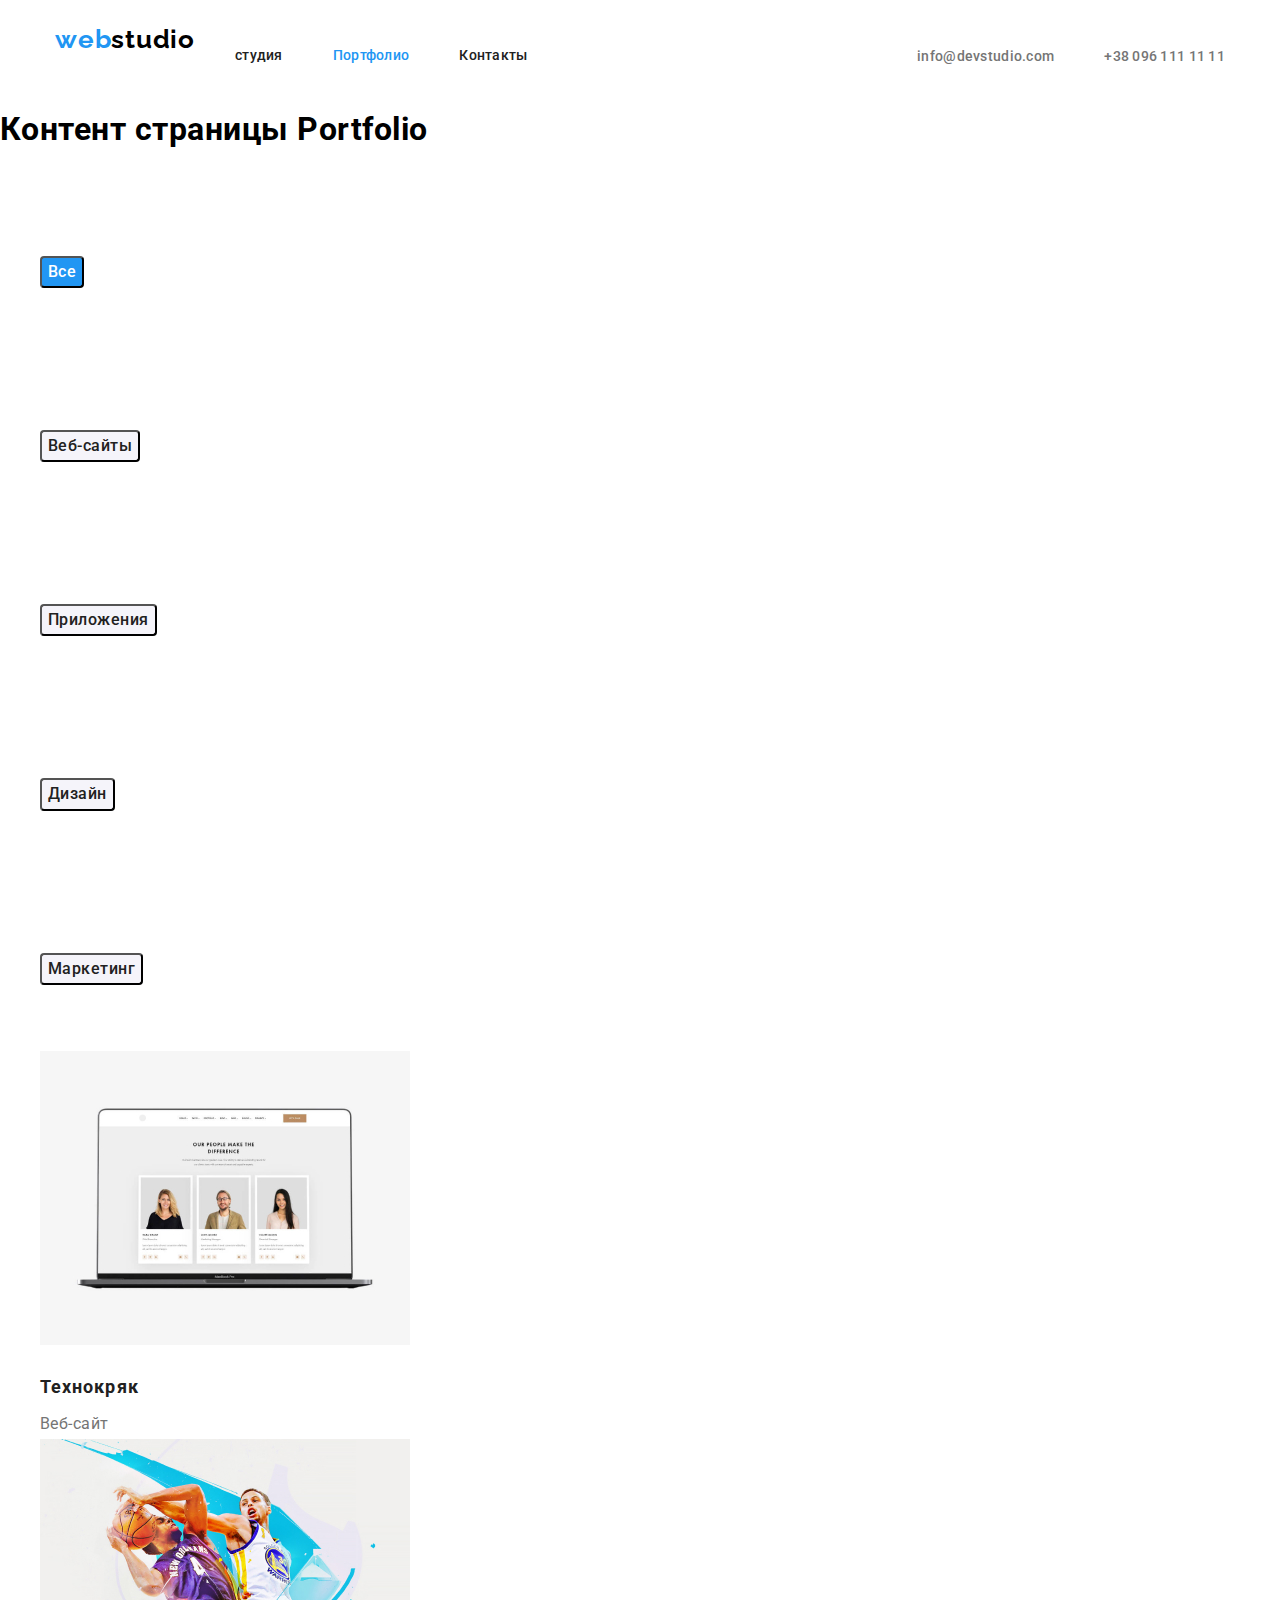
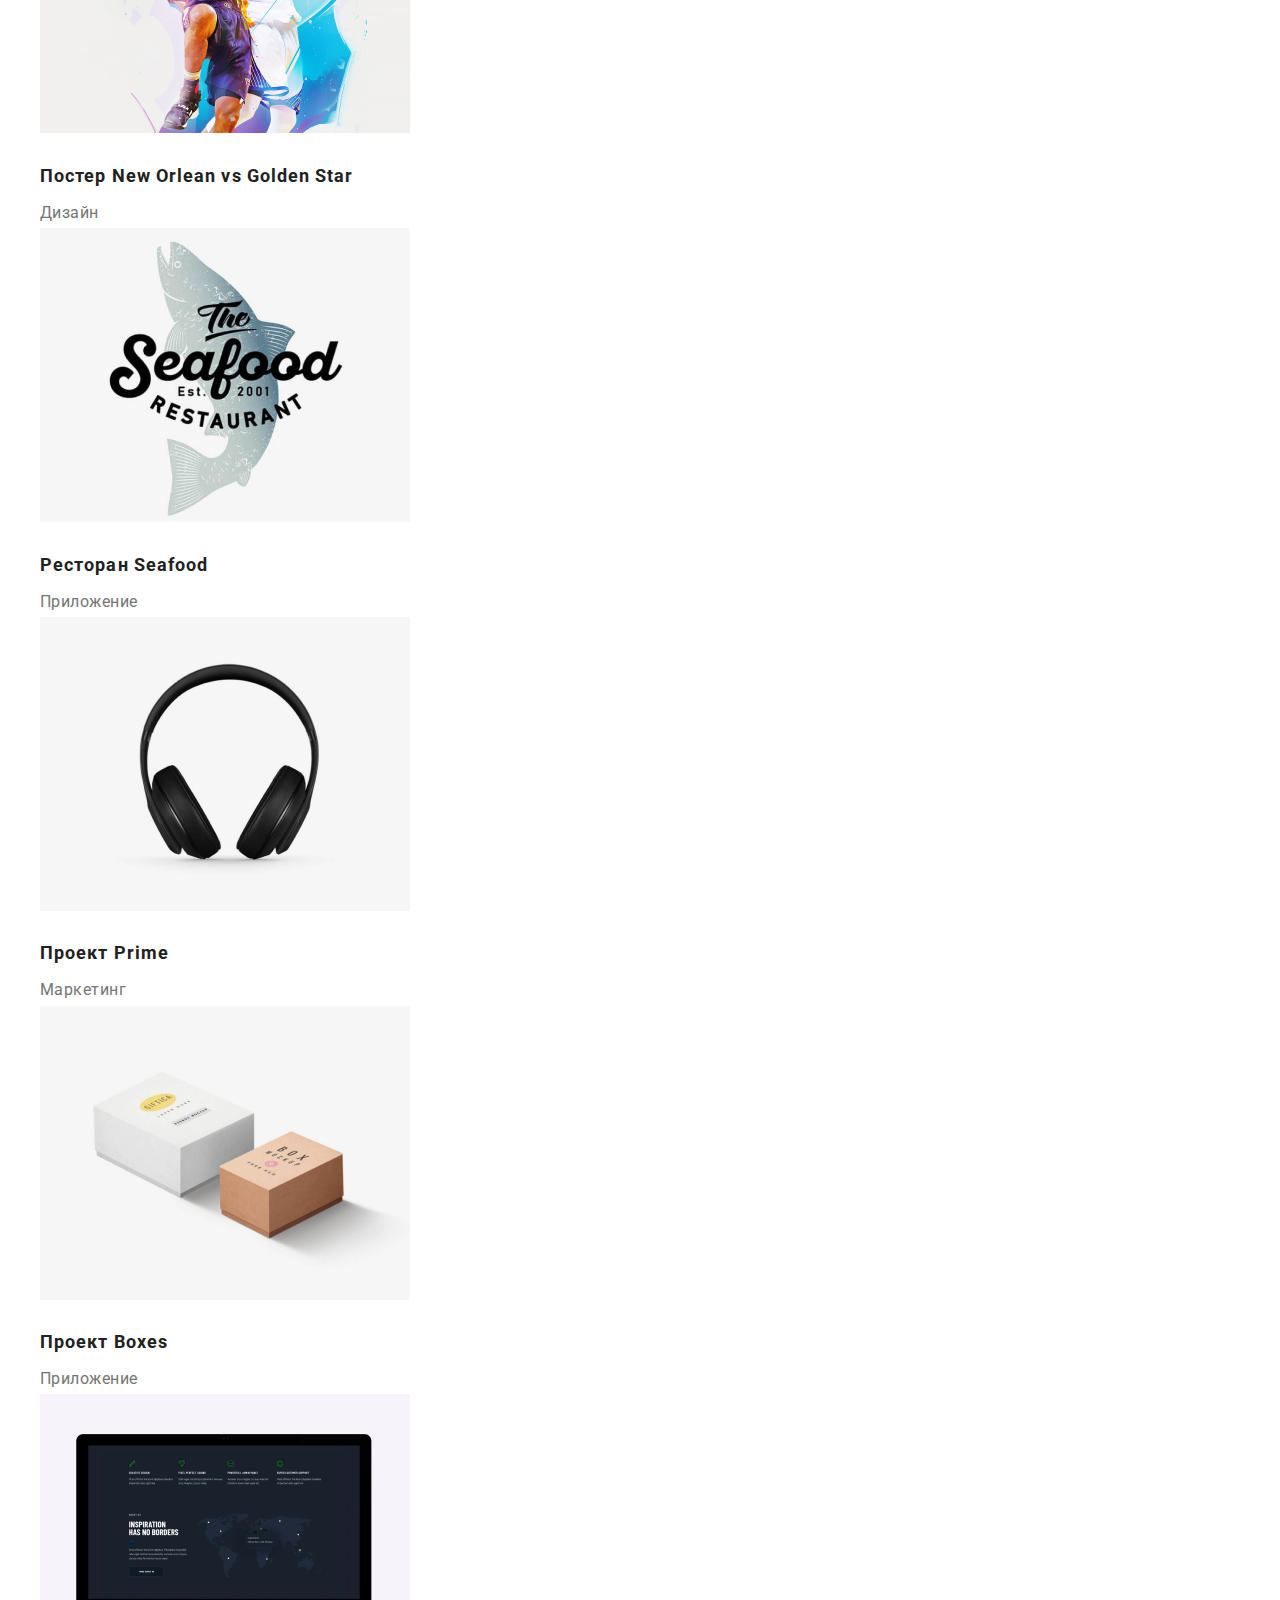
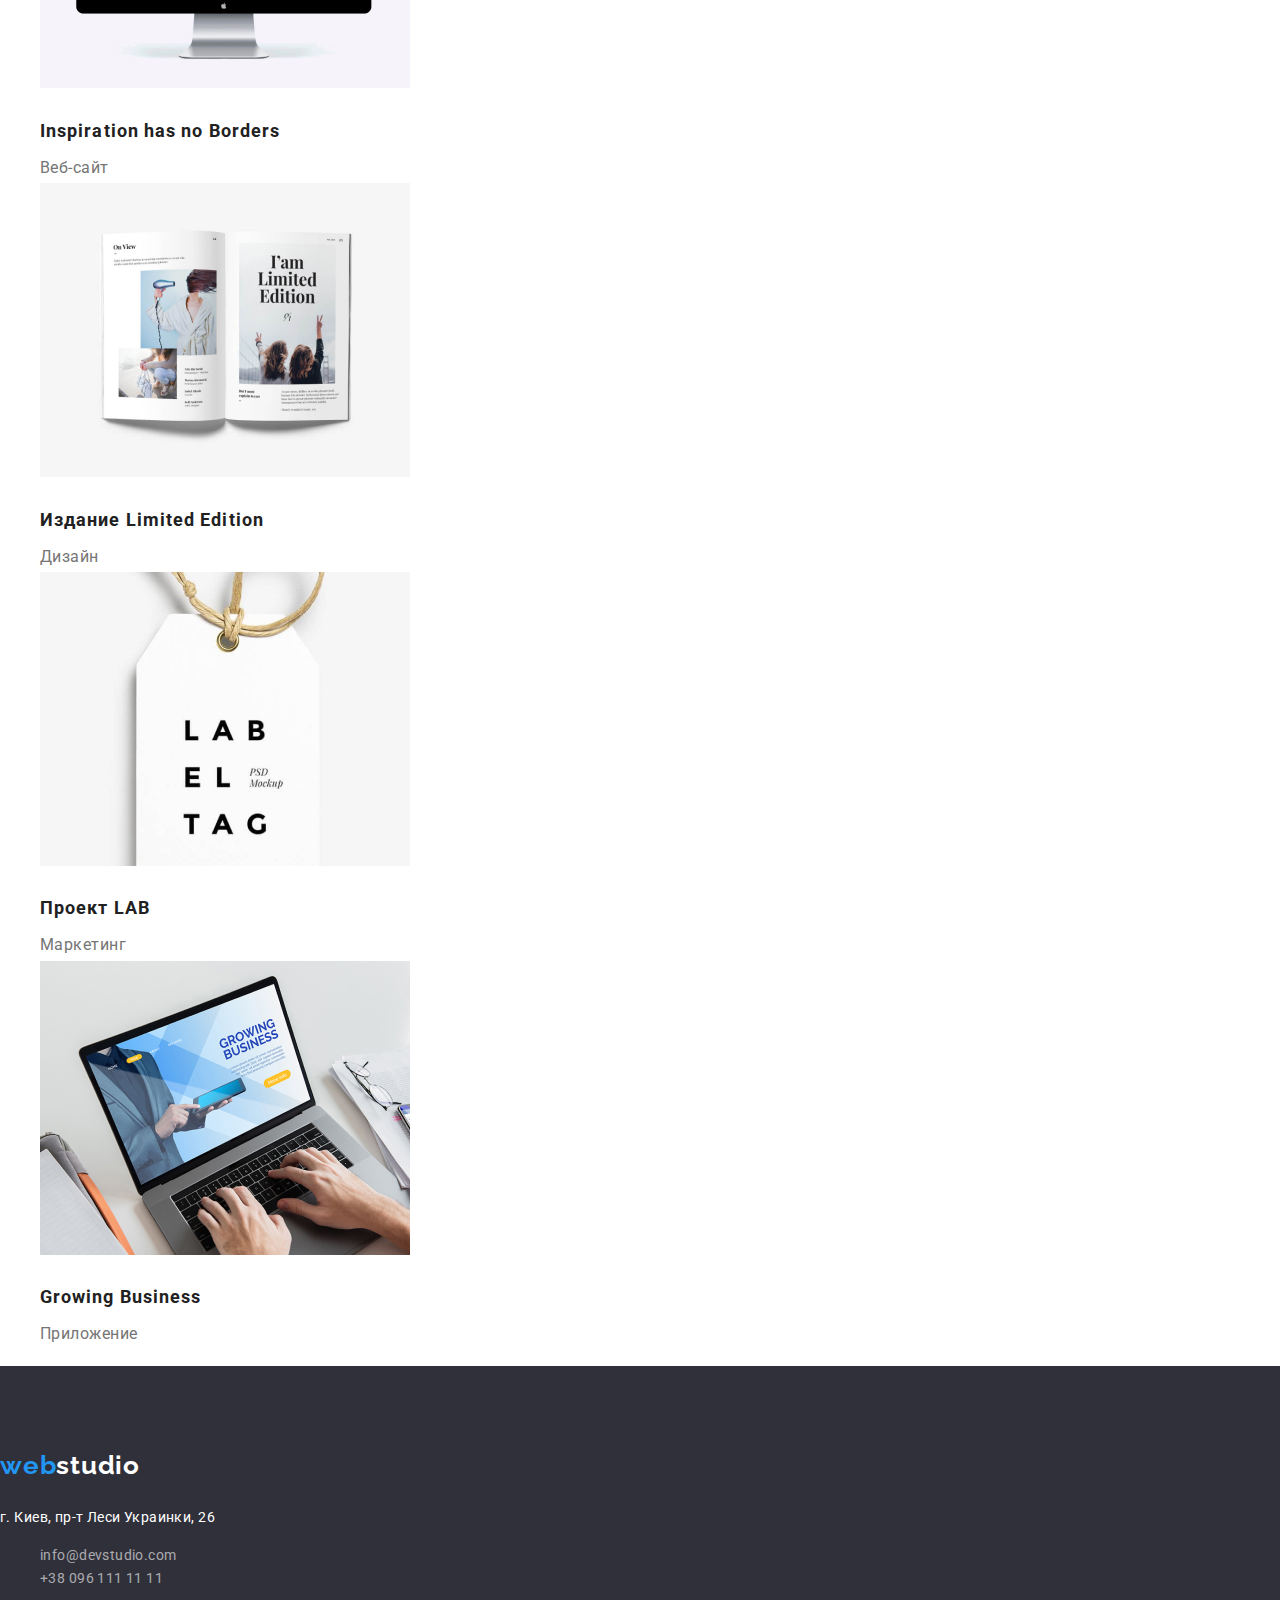
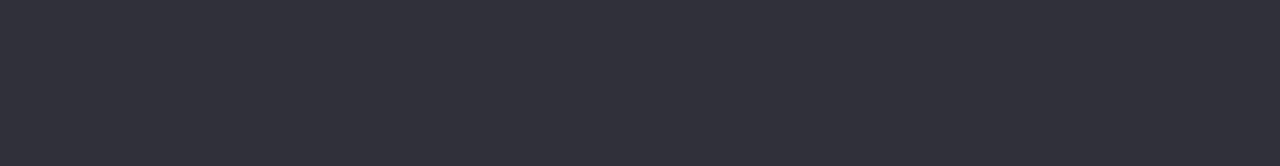
==== commit 97f7d401: "исправляет" ====
--- a/portfolio.html
+++ b/portfolio.html
@@ -19,7 +19,7 @@
      
          <header>
             <div class="container">
-          <nav>
+          <nav class="prov">
             <a class="logo" href="./index.html">web<span class="logo-large">studio</span></a>
             <ul class="site-nav list">
                 <li class="item"><a href="./index.html" class="link">студия</a></li>
--- a/css/portfolio.css
+++ b/css/portfolio.css
@@ -16,9 +16,8 @@
 
 /* site-nav */
 
-.main-nav {
-  display: flex;
-  align-items: center;
+.prov {
+  display: flex;
 }
 
 .logo {
@@ -45,6 +44,11 @@
 
 .list {
   list-style: none;
+}
+
+.logo {
+  padding-top: 24px;
+  padding-bottom: 25px;
 }
 
 .logo {
@@ -122,6 +126,8 @@
 /* e-mail */
 
 .adress {
+  padding-top: 32px;
+  padding-bottom: 32px;
   color: var(--secondary-text-color);
 
   font-style: normal;
@@ -249,5 +255,6 @@
 
 .container {
   display: flex;
+  justify-content: space-between;
   align-items: center;
 }
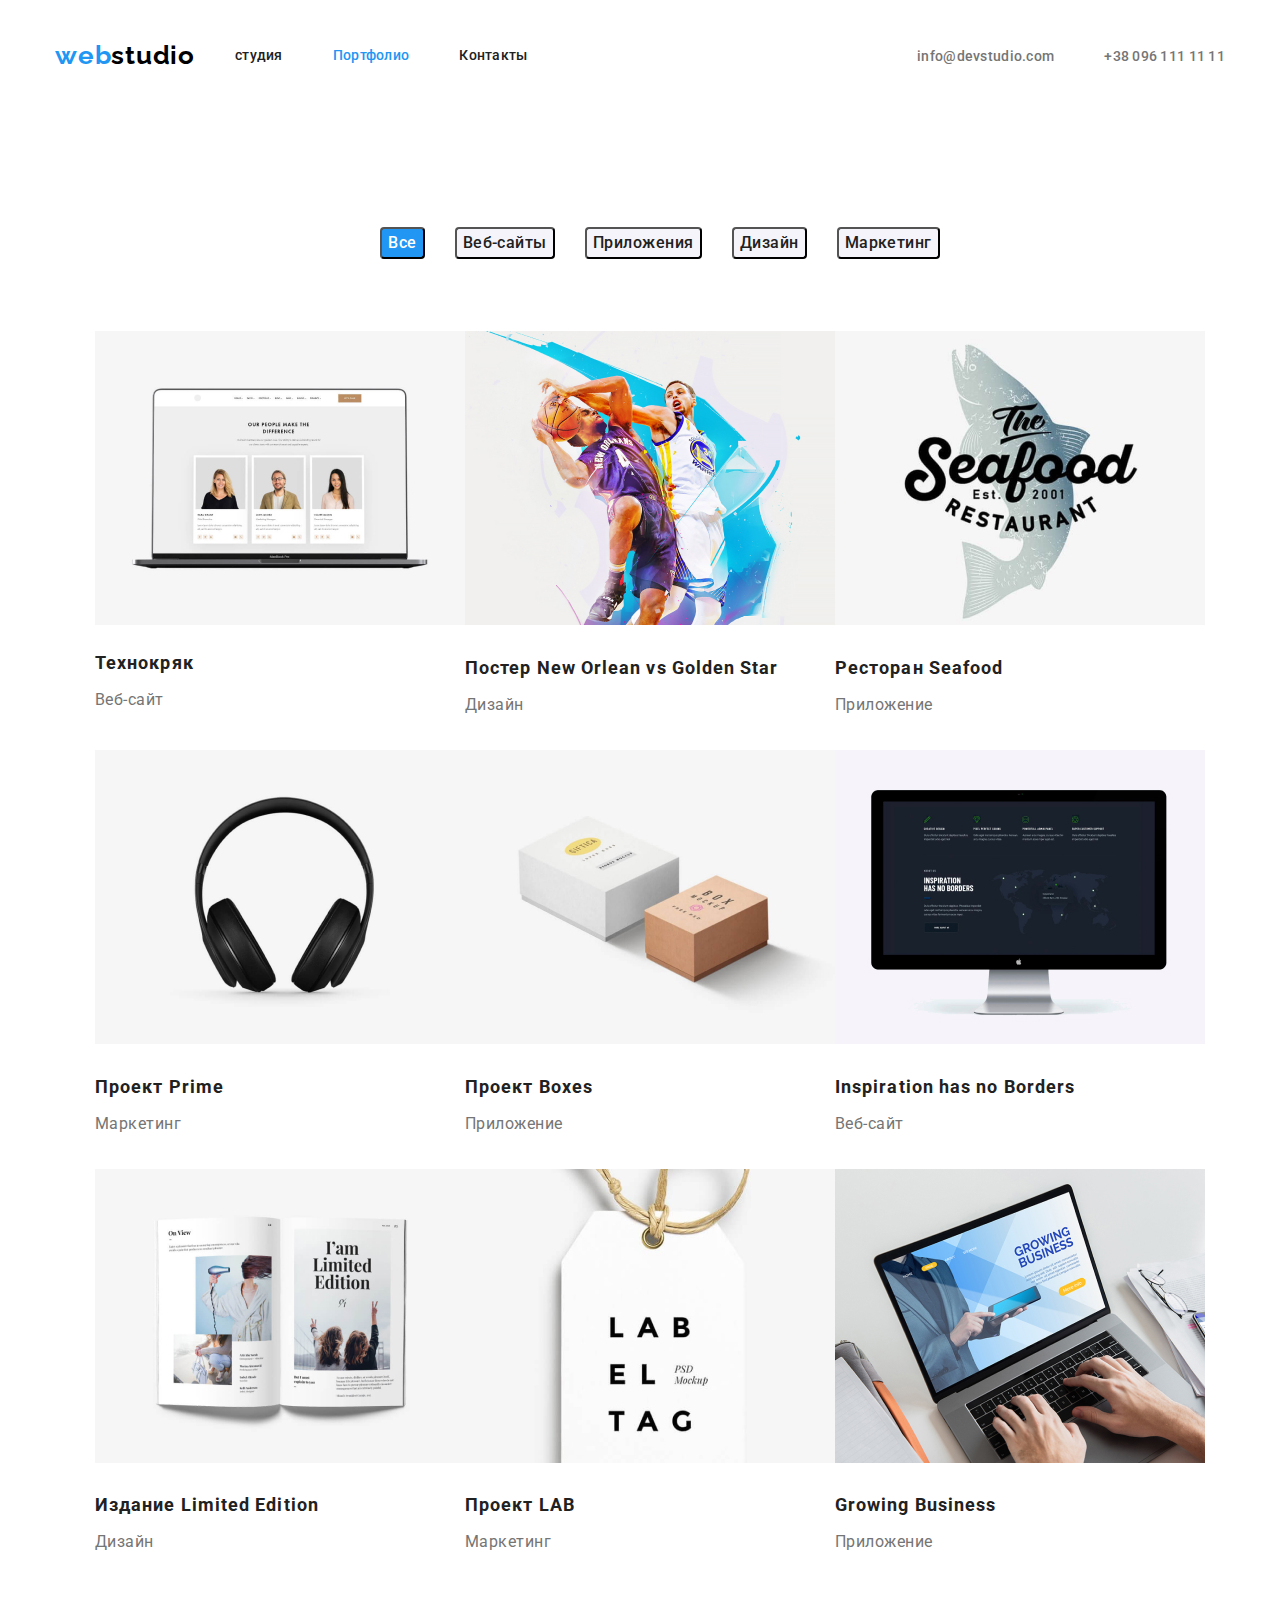
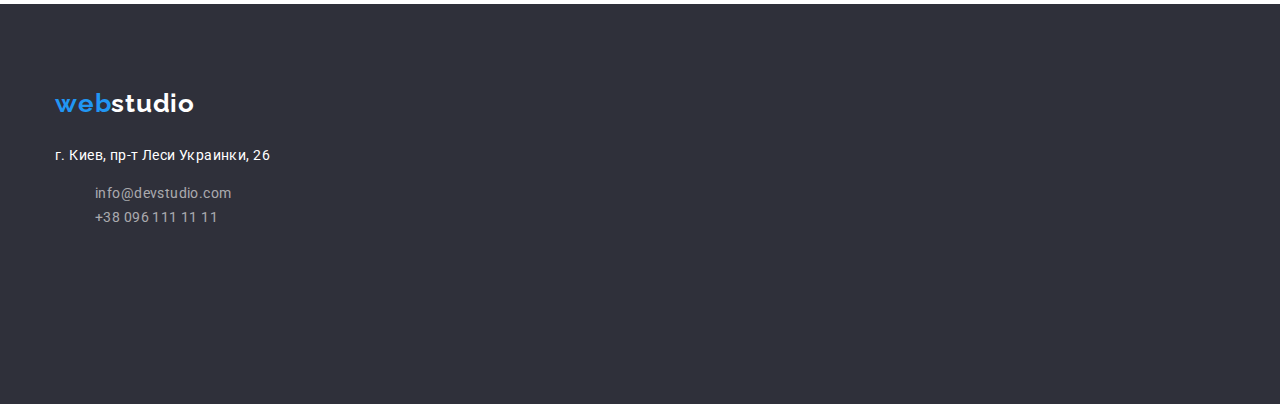
==== commit 5078a47e: "Выполняет ДЗ 3" ====
--- a/portfolio.html
+++ b/portfolio.html
@@ -38,22 +38,22 @@
      
                                
     
-  <h1 class="one">Контент страницы Portfolio</h1>
+ 
   
   <main>
       <section class="list">
-          <div class="container"></div>
+          <div class="box">
 
-          <ul class="list">
-             <li><button type="button" class="pointer-primery">Все</button></li>
-             <li><button type="button" class="pointer-secondory">Веб-сайты</button></li>
-             <li><button type="button" class="pointer-secondory">Приложения</button></li>
-             <li><button type="button" class="pointer-secondory">Дизайн</button></li>
-             <li><button type="button" class="pointer-secondory">Маркетинг</button></li>
+          <ul class="btn list">
+             <li class="item"><button type="button" class="pointer-primery">Все</button></li>
+             <li class="item"><button type="button" class="pointer-secondory">Веб-сайты</button></li>
+             <li class="item"><button type="button" class="pointer-secondory">Приложения</button></li>
+             <li class="item"><button type="button" class="pointer-secondory">Дизайн</button></li>
+             <li class="item"><button type="button" class="pointer-secondory">Маркетинг</button></li>
          </ul>
-      
-         <ul class="list">
-                <li>
+        
+         <ul class="list contant">
+                <li class="element>
                     <a href="">
                     <img src="./images/Технокряк.jpg" class="pic" alt="Технокряк" width="370">
                     <h2 class="title">Технокряк</h2>
@@ -63,7 +63,7 @@
                 </li>
       
       
-                 <li>
+                 <li class="element">
                      <a href="">
                      <img src="./images/Баскетболисты.jpg" class="pic" alt="Баскетболисты" width="370">
                      <h2 class="title">Постер New Orlean vs Golden Star</h2>
@@ -72,7 +72,7 @@
                   </li>
       
       
-                  <li>
+                  <li class="element">
                       <a href="">
                        <img src="./images/Ресторан у океана.jpg" class="pic" alt="Ресторан у океана" width="370">
                         <h2 class="title">Ресторан Seafood</h2>
@@ -81,7 +81,7 @@
                   </li>
       
       
-                   <li>
+                   <li class="element">
                       <a href="">
                       <img src="./images/Наушники.png" class="pic" alt="Наушники" width="370">
                       <h2 class="title">Проект Prime</h2>
@@ -90,7 +90,7 @@
                   </li>
       
       
-                     <li>
+                  <li class="element">
                       <a href="">
                       <img src="./images/Мыло.jpg" class="pic" alt="Мыло" width="370">
                       <h2 class="title">Проект Boxes</h2>
@@ -99,7 +99,7 @@
                  </li>
      
       
-                   <li>
+                   <li class="element">
                        <a href="">
                       <img src="./images/Lenovo.jpg" class="pic" alt="Lenovo" width="370">
                       <h2 class="title">Inspiration has no Borders</h2>
@@ -108,7 +108,7 @@
                   </li>
       
 
-                  <li>
+                  <li class="element">
                       <a href="">
                      <img src="./images/Журнал.jpg" class="pic" alt="Журнал" width="370">
                       <h2 class="title">Издание Limited Edition</h2>
@@ -117,7 +117,7 @@
                    </li>
       
       
-                    <li>
+                    <li class="element">
                       <a href="">
                       <img src="./images/Бирка.jpg" class="pic" alt="Бирка" width="370">
                       <h2 class="title">Проект LAB</h2>
@@ -126,7 +126,7 @@
                    </li>
       
       
-                  <li>
+                  <li class="element">
                         <a href="">
                         <img src="./images/Mac.jpg" class="pic" alt="Mac" width="370">
                         <h2 class="title">Growing Business</h2>
@@ -134,20 +134,22 @@
                        </a>
                   </li>
              </ul>
+          </div>
       </section>
   </main>
 
     <!--Подвал-->
     <footer class="footer-niv">
-        <div class="container"></div>
+        <div class="box">
         <a class="logo" href="./portfolio.html">web<span class="logo-pic">studio</span></a>
         <address class="aside">
             г. Киев, пр-т Леси Украинки, 26
             <ul class="list">
-                <li> <a href="mailto:info@devstudio.com" class="link-mail">info@devstudio.com</a></li>
+                <li><a href="mailto:info@devstudio.com" class="link-mail">info@devstudio.com</a></li>
                 <li><a href="tel+380961111111" class="link-mail">+38 096 111 11 11</a></li>
             </ul>
         </address>
+        </div>
     </footer>
 </body>
 
--- a/css/portfolio.css
+++ b/css/portfolio.css
@@ -7,6 +7,7 @@
   --accent-color: #2196f3;
   --primery-logo: #000000;
   --accent-button: #f5f4fa;
+  --card-set-gap: 30px;
 }
 
 body {
@@ -36,6 +37,7 @@
 
 .auth-nav {
   display: flex;
+  margin-left: auto;
 }
 
 .auth-nav .item + .item {
@@ -49,6 +51,7 @@
 .logo {
   padding-top: 24px;
   padding-bottom: 25px;
+  align-items: center;
 }
 
 .logo {
@@ -97,9 +100,22 @@
 
 /* features */
 
+.list .contant {
+  display: flex;
+  flex-wrap: wrap;
+  margin-top: calc -1 * var(--card-set-gap);
+  margin-right: calc -1 * var(--card-set-gap);
+}
+
+.list .contakt > .element {
+  flex-basis: calc((100% / 3) - var(--card-set-gap));
+  margin-right: var(--card-set-gap);
+  margin-top: var(--card-set-gap);
+}
+
 .text {
   margin-top: 4px;
-  margin-bottom: 0;
+  margin-bottom: 30px;
 
   color: var(--secondary-text-color);
 
@@ -143,13 +159,21 @@
 }
 
 /* button */
+.btn {
+  display: flex;
+  justify-content: center;
+}
+
+.btn .item:not(:last-child) {
+  margin-right: 30px;
+}
 
 .pointer-secondory {
-  display: inline-block;
+  display: block;
   border-radius: 4px;
 
-  margin-top: 92px;
-  margin-bottom: 50px;
+  margin-top: 100px;
+  margin-bottom: 56px;
 
   color: var(--primery-text-color);
   background: var(--accent-button);
@@ -165,8 +189,8 @@
 .pointer-primery {
   border-radius: 4px;
 
-  margin-top: 92px;
-  margin-bottom: 50px;
+  margin-top: 100px;
+  margin-bottom: 56px;
 
   color: var(--primery-img-color);
   background-color: var(--accent-color);
@@ -238,11 +262,6 @@
 .link-mail:hover,
 .link-mail:focus {
   color: var(--accent-color);
-}
-
-.one {
-  padding: 0;
-  margin: 0;
 }
 
 .container {
@@ -253,8 +272,15 @@
   padding-right: 15px;
 }
 
+.box {
+  width: 1200px;
+  margin-left: auto;
+  margin-right: auto;
+  padding-left: 15px;
+  padding-right: 15px;
+}
+
 .container {
   display: flex;
-  justify-content: space-between;
   align-items: center;
 }
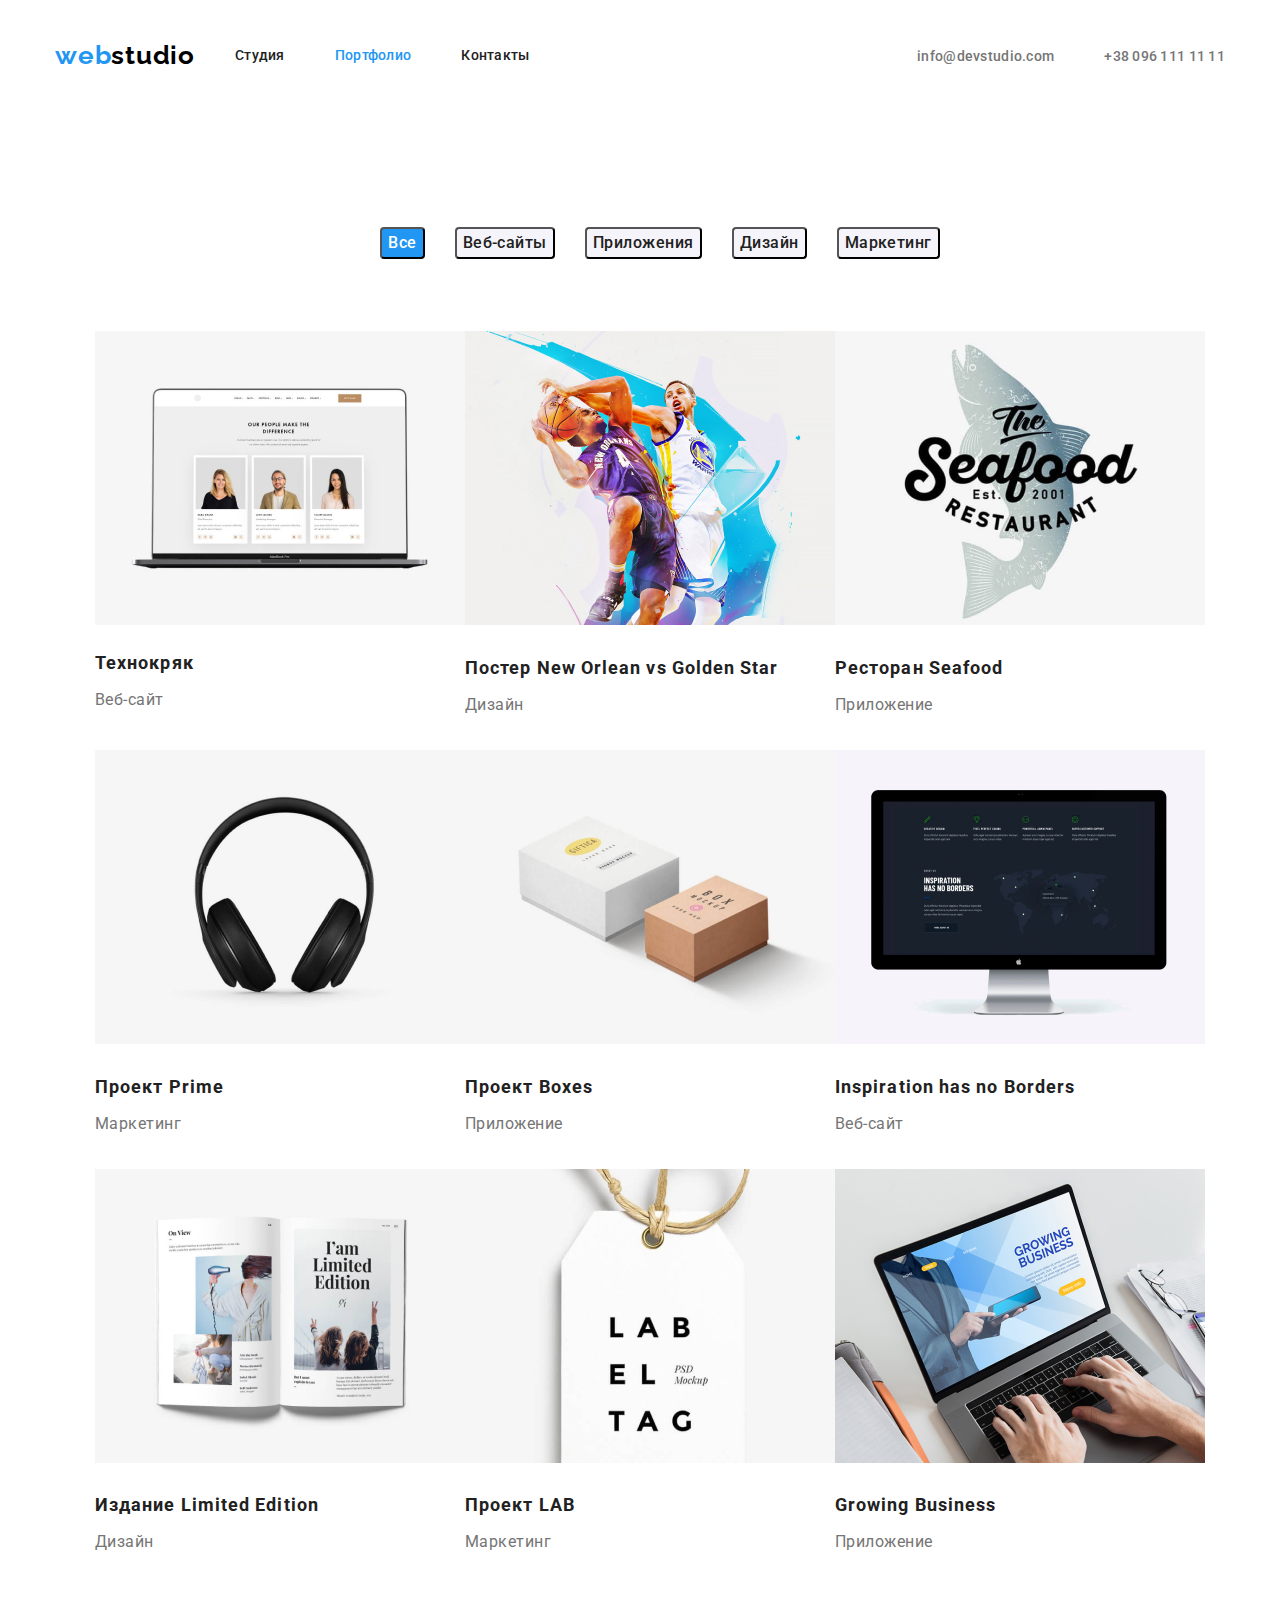
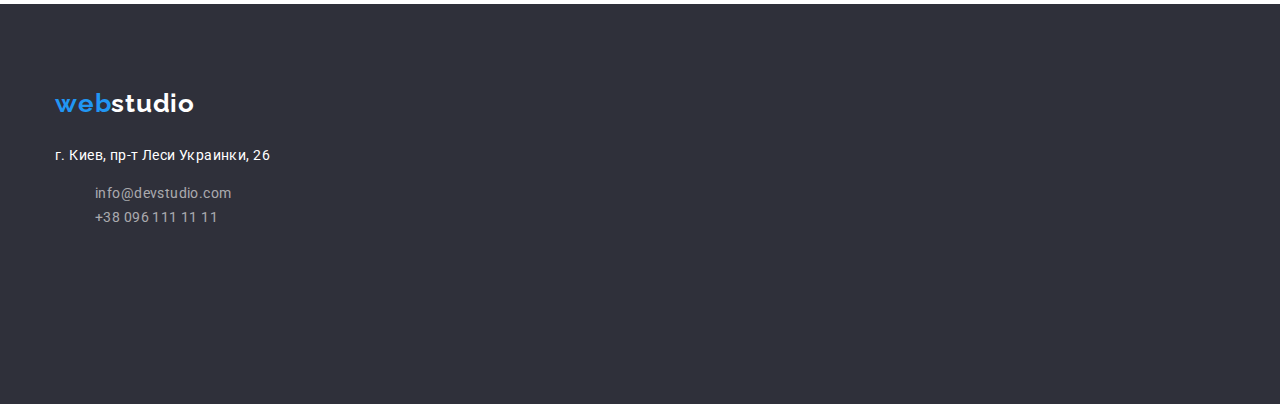
==== commit 7f6cfe54: "Правит" ====
--- a/portfolio.html
+++ b/portfolio.html
@@ -22,7 +22,7 @@
           <nav class="prov">
             <a class="logo" href="./index.html">web<span class="logo-large">studio</span></a>
             <ul class="site-nav list">
-                <li class="item"><a href="./index.html" class="link">студия</a></li>
+                <li class="item"><a href="./index.html" class="link">Студия</a></li>
                 <li class="item"><a href="./portfolio.html" class="link current">Портфолио</a></li>
                 <li class="item"><a href="" class="link">Контакты</a></li>
             </ul>
--- a/css/portfolio.css
+++ b/css/portfolio.css
@@ -206,6 +206,7 @@
 .pointer-secondory:hover,
 .pointer-secondory:focus {
   background-color: var(--accent-color);
+  color: var(--primery-img-color);
 }
 
 /* footer */
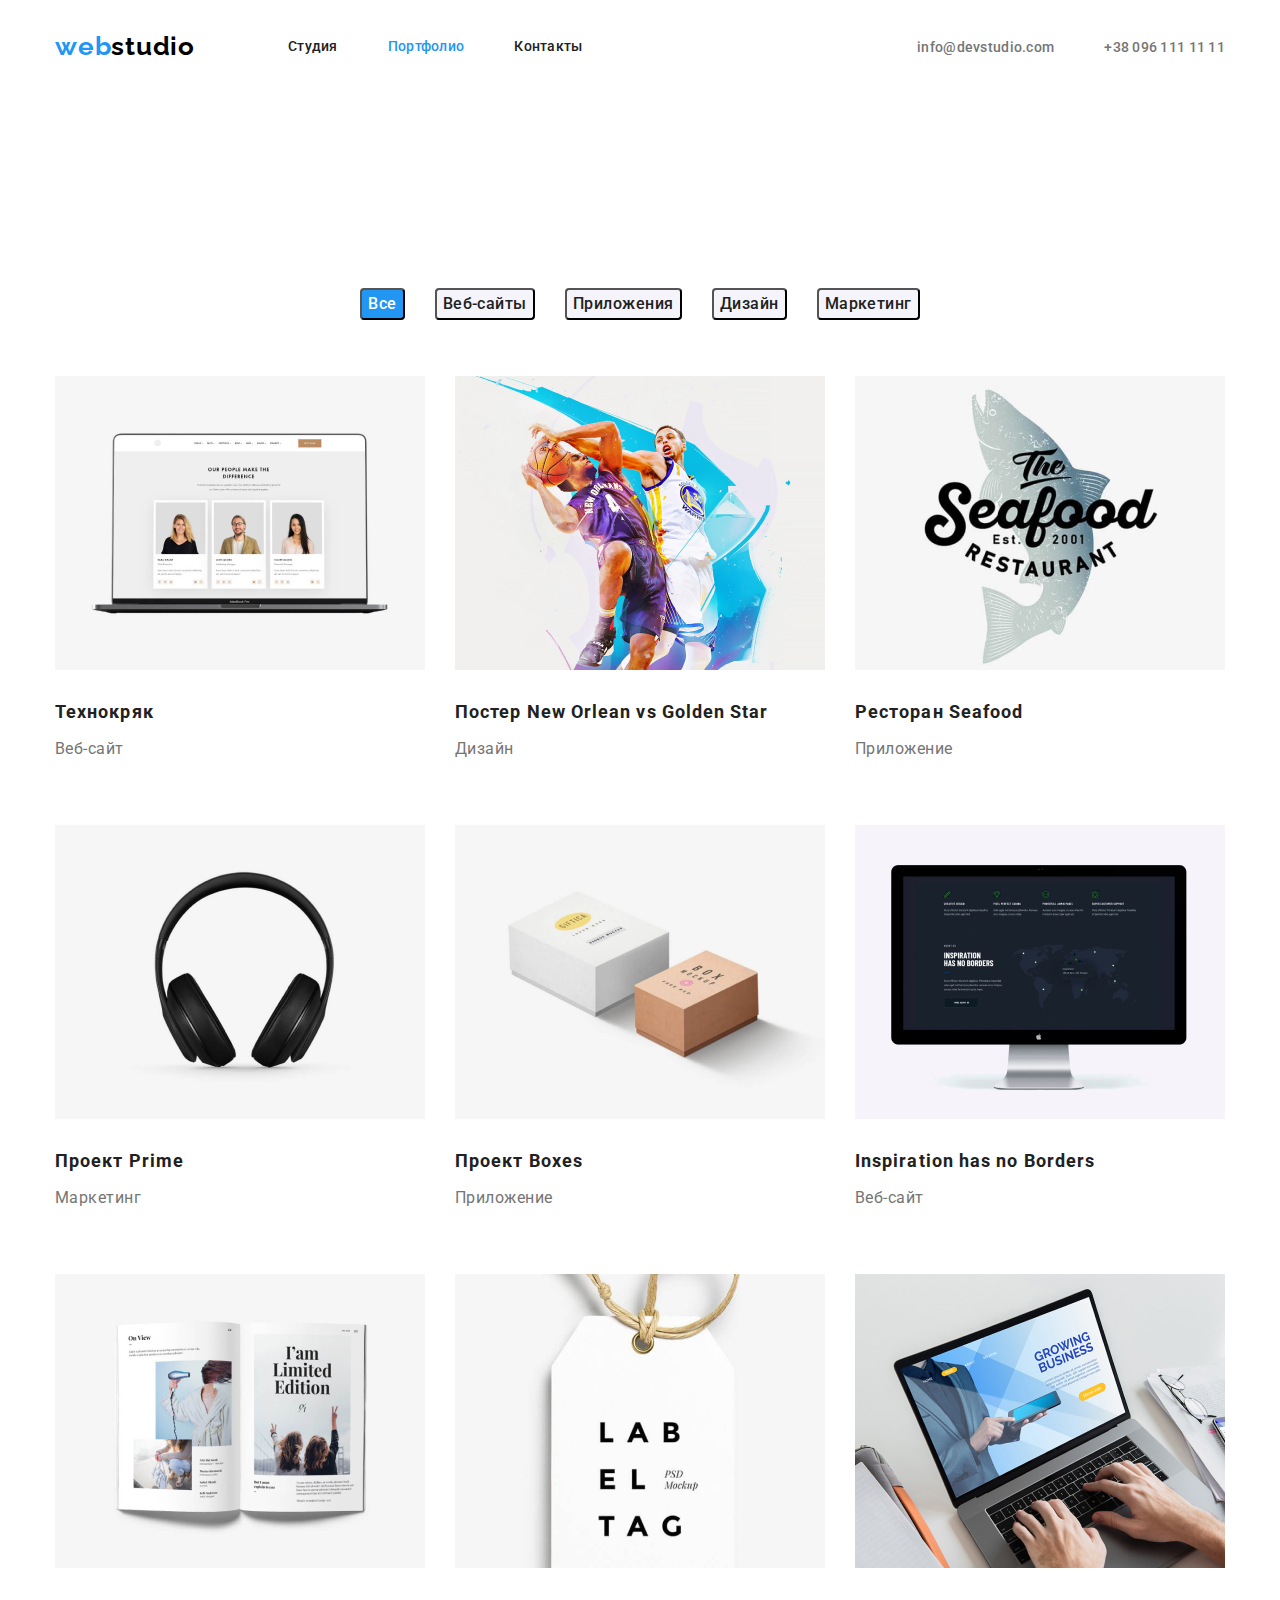
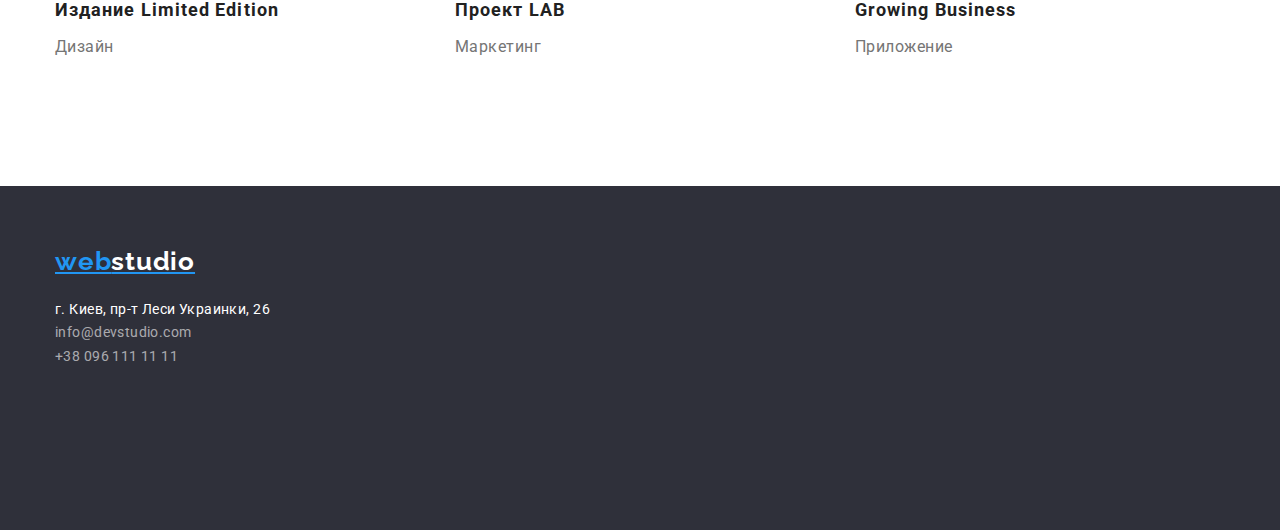
==== commit c1782069: "Проверяет" ====
--- a/portfolio.html
+++ b/portfolio.html
@@ -17,8 +17,8 @@
 
 <body>
      
-         <header>
-            <div class="container">
+         <header class="page-header">
+            <div class="container main-nav">
           <nav class="prov">
             <a class="logo" href="./index.html">web<span class="logo-large">studio</span></a>
             <ul class="site-nav list">
@@ -41,8 +41,8 @@
  
   
   <main>
-      <section class="list">
-          <div class="box">
+      <section class="list-forever">
+          <div class="container">
 
           <ul class="btn list">
              <li class="item"><button type="button" class="pointer-primery">Все</button></li>
@@ -53,7 +53,7 @@
          </ul>
         
          <ul class="list contant">
-                <li class="element>
+                <li class="flex-element">
                     <a href="">
                     <img src="./images/Технокряк.jpg" class="pic" alt="Технокряк" width="370">
                     <h2 class="title">Технокряк</h2>
@@ -63,7 +63,7 @@
                 </li>
       
       
-                 <li class="element">
+                 <li class="flex-element">
                      <a href="">
                      <img src="./images/Баскетболисты.jpg" class="pic" alt="Баскетболисты" width="370">
                      <h2 class="title">Постер New Orlean vs Golden Star</h2>
@@ -72,7 +72,7 @@
                   </li>
       
       
-                  <li class="element">
+                  <li class="flex-element">
                       <a href="">
                        <img src="./images/Ресторан у океана.jpg" class="pic" alt="Ресторан у океана" width="370">
                         <h2 class="title">Ресторан Seafood</h2>
@@ -81,7 +81,7 @@
                   </li>
       
       
-                   <li class="element">
+                   <li class="flex-element">
                       <a href="">
                       <img src="./images/Наушники.png" class="pic" alt="Наушники" width="370">
                       <h2 class="title">Проект Prime</h2>
@@ -90,7 +90,7 @@
                   </li>
       
       
-                  <li class="element">
+                  <li class="flex-element">
                       <a href="">
                       <img src="./images/Мыло.jpg" class="pic" alt="Мыло" width="370">
                       <h2 class="title">Проект Boxes</h2>
@@ -99,7 +99,7 @@
                  </li>
      
       
-                   <li class="element">
+                   <li class="flex-element">
                        <a href="">
                       <img src="./images/Lenovo.jpg" class="pic" alt="Lenovo" width="370">
                       <h2 class="title">Inspiration has no Borders</h2>
@@ -108,7 +108,7 @@
                   </li>
       
 
-                  <li class="element">
+                  <li class="flex-element">
                       <a href="">
                      <img src="./images/Журнал.jpg" class="pic" alt="Журнал" width="370">
                       <h2 class="title">Издание Limited Edition</h2>
@@ -117,7 +117,7 @@
                    </li>
       
       
-                    <li class="element">
+                    <li class="flex-element">
                       <a href="">
                       <img src="./images/Бирка.jpg" class="pic" alt="Бирка" width="370">
                       <h2 class="title">Проект LAB</h2>
@@ -126,7 +126,7 @@
                    </li>
       
       
-                  <li class="element">
+                  <li class="flex-element">
                         <a href="">
                         <img src="./images/Mac.jpg" class="pic" alt="Mac" width="370">
                         <h2 class="title">Growing Business</h2>
@@ -140,8 +140,8 @@
 
     <!--Подвал-->
     <footer class="footer-niv">
-        <div class="box">
-        <a class="logo" href="./portfolio.html">web<span class="logo-pic">studio</span></a>
+        <div class="container">
+        <a class="logo-foot" href="./portfolio.html">web<span class="logo-pic">studio</span></a>
         <address class="aside">
             г. Киев, пр-т Леси Украинки, 26
             <ul class="list">
--- a/css/portfolio.css
+++ b/css/portfolio.css
@@ -17,12 +17,18 @@
 
 /* site-nav */
 
+.main-nav {
+  display: flex;
+}
+
 .prov {
   display: flex;
+  align-items: center;
 }
 
 .logo {
   display: flex;
+  margin-right: 93px;
 }
 
 .site-nav .item:not(:last-child) {
@@ -35,9 +41,10 @@
 
 /* auth-nav */
 
-.auth-nav {
+.auth-nav.list {
   display: flex;
   margin-left: auto;
+  align-items: center;
 }
 
 .auth-nav .item + .item {
@@ -49,8 +56,8 @@
 }
 
 .logo {
-  padding-top: 24px;
-  padding-bottom: 25px;
+  padding-top: 32px;
+  padding-bottom: 32px;
   align-items: center;
 }
 
@@ -100,17 +107,48 @@
 
 /* features */
 
-.list .contant {
+ul.auth-nav list {
+  margin: 0;
+  padding: 0;
+}
+
+ul.btn list {
+  margin: 0;
+  padding: 0;
+}
+
+ul.list contant {
+  margin: 0;
+  padding: 0;
+}
+
+ul.list {
+  margin: 0;
+  padding: 0;
+}
+
+.list-forever {
+  padding-top: 94px;
+  padding-bottom: 94px;
+}
+
+.flex-element {
+  width: 370px;
+  margin-right: 30px;
+  margin-bottom: 30px;
+}
+
+.flex-element:nth-child(3n) {
+  margin-right: 0;
+}
+
+.flex-element:nth-last-child(-n + 3) {
+  margin-bottom: 0;
+}
+
+.list.contant {
   display: flex;
   flex-wrap: wrap;
-  margin-top: calc -1 * var(--card-set-gap);
-  margin-right: calc -1 * var(--card-set-gap);
-}
-
-.list .contakt > .element {
-  flex-basis: calc((100% / 3) - var(--card-set-gap));
-  margin-right: var(--card-set-gap);
-  margin-top: var(--card-set-gap);
 }
 
 .text {
@@ -219,6 +257,8 @@
 }
 
 .aside {
+  margin-top: 20px;
+  margin-bottom: 0;
   color: var(--primery-img-color);
 
   font-style: normal;
@@ -237,22 +277,28 @@
   color: var(--primery-bg-color);
 }
 
-.logo {
+.logo-foot {
   font-family: Raleway;
   font-style: normal;
   font-weight: bold;
   font-size: 26px;
   line-height: 1.2;
   letter-spacing: 0.03em;
-}
-
+  color: var(--accent-color);
+}
+
+.logo-foot {
+  margin-top: 0;
+  margin-bottom: 20px;
+}
 .logo-large {
   color: var(--primery-logo);
 }
 
 .link-mail {
   color: rgba(255, 255, 255, 0.6);
-
+  margin-top: 0;
+  margin-bottom: 9px;
   font-style: normal;
   font-weight: normal;
   font-size: 14px;
@@ -266,22 +312,9 @@
 }
 
 .container {
-  width: 1200px;
   margin-left: auto;
   margin-right: auto;
   padding-left: 15px;
   padding-right: 15px;
-}
-
-.box {
   width: 1200px;
-  margin-left: auto;
-  margin-right: auto;
-  padding-left: 15px;
-  padding-right: 15px;
-}
-
-.container {
-  display: flex;
-  align-items: center;
-}
+}
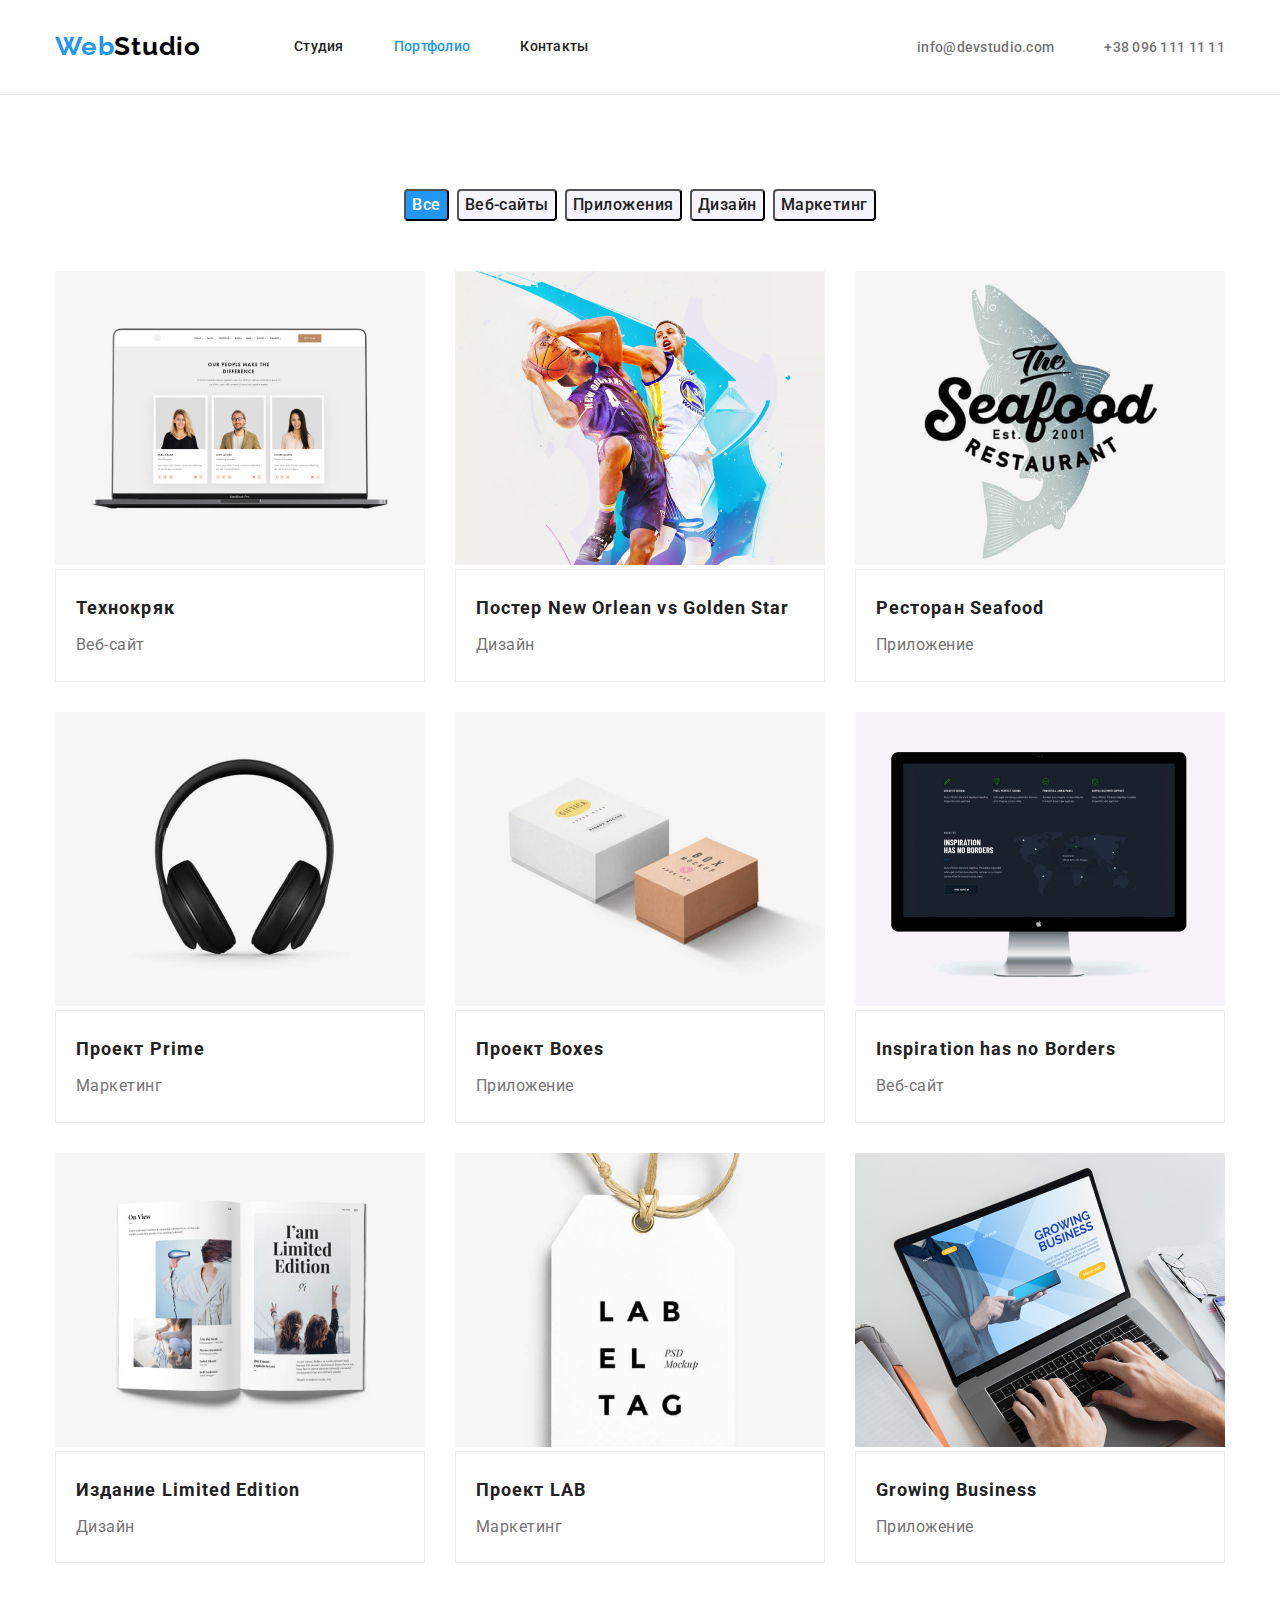
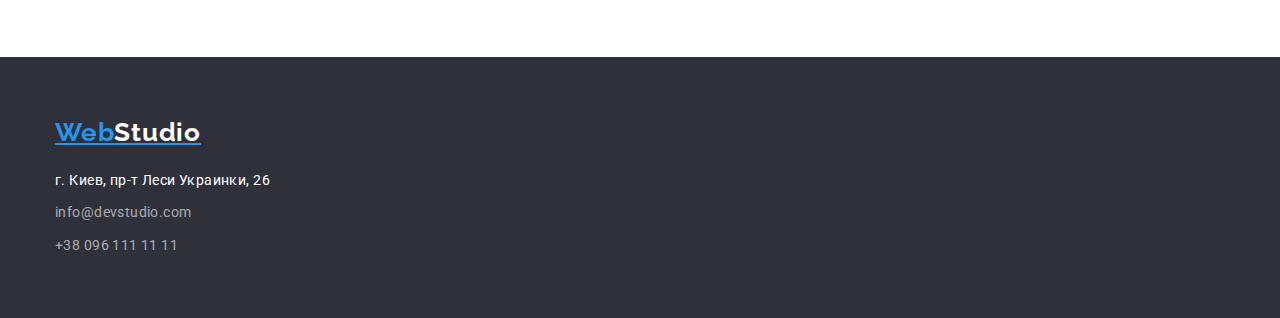
==== commit 1f56c2c4: "Редактирует" ====
--- a/portfolio.html
+++ b/portfolio.html
@@ -1,157 +1,176 @@
-<!DOCTYPE >
+<!DOCTYPE>
 <html lang="en">
+
 <head>
     <meta charset="UTF-8">
     <meta http-equiv="X-UA-Compatible" content="IE=edge">
     <meta name="viewport" content="width=device-width, initial-scale=1.0">
     <title>Document</title>
     <link rel="preconnect" href="https://fonts.gstatic.com">
-    <link href="https://fonts.googleapis.com/css2?family=Raleway:wght@700&family=Roboto:wght@400;500;700;900&display=swap"
-        rel="stylesheet"/>
-    <link rel="stylesheet" href="https://cdnjs.cloudflare.com/ajax/libs/modern-normalize/1.1.0/modern-normalize.min.css"/>
-    <link rel="stylesheet" href="./css/common.css"/>     
-    <link rel="stylesheet" href="./css/portfolio.css"/>
+    <link
+        href="https://fonts.googleapis.com/css2?family=Raleway:wght@700&family=Roboto:wght@400;500;700;900&display=swap"
+        rel="stylesheet" />
+    <link rel="stylesheet"
+        href="https://cdnjs.cloudflare.com/ajax/libs/modern-normalize/1.1.0/modern-normalize.min.css" />
+    <link rel="stylesheet" href="./css/common.css" />
+    <link rel="stylesheet" href="./css/portfolio.css" />
 </head>
 
 
 
 <body>
-     
-         <header class="page-header">
-            <div class="container main-nav">
-          <nav class="prov">
-            <a class="logo" href="./index.html">web<span class="logo-large">studio</span></a>
-            <ul class="site-nav list">
-                <li class="item"><a href="./index.html" class="link">Студия</a></li>
-                <li class="item"><a href="./portfolio.html" class="link current">Портфолио</a></li>
-                <li class="item"><a href="" class="link">Контакты</a></li>
-            </ul>
-       </nav>
-                
+
+    <header class="page-header">
+        <div class="container main-nav">
+            <nav class="prov">
+                <a class="logo" href="./index.html">Web<span class="logo-large">Studio</span></a>
+                <ul class="site-nav list">
+                    <li class="item"><a href="./index.html" class="link">Студия</a></li>
+                    <li class="item"><a href="./portfolio.html" class="link current">Портфолио</a></li>
+                    <li class="item"><a href="" class="link">Контакты</a></li>
+                </ul>
+            </nav>
+
             <ul class="auth-nav list">
                 <li class="item"><a href="mailto:info@devstudio.com" class="adress">info@devstudio.com</a></li>
                 <li class="item"><a href="tel+380961111111" class="adress">+38 096 111 11 11</a></li>
             </ul>
-                  
-         </div>
-         </header>
-     
-                               
-    
- 
-  
-  <main>
-      <section class="list-forever">
-          <div class="container">
 
-          <ul class="btn list">
-             <li class="item"><button type="button" class="pointer-primery">Все</button></li>
-             <li class="item"><button type="button" class="pointer-secondory">Веб-сайты</button></li>
-             <li class="item"><button type="button" class="pointer-secondory">Приложения</button></li>
-             <li class="item"><button type="button" class="pointer-secondory">Дизайн</button></li>
-             <li class="item"><button type="button" class="pointer-secondory">Маркетинг</button></li>
-         </ul>
-        
-         <ul class="list contant">
-                <li class="flex-element">
-                    <a href="">
-                    <img src="./images/Технокряк.jpg" class="pic" alt="Технокряк" width="370">
-                    <h2 class="title">Технокряк</h2>
-                    <p class="text">Веб-сайт</p>
-                   </a>
-              
-                </li>
-      
-      
-                 <li class="flex-element">
-                     <a href="">
-                     <img src="./images/Баскетболисты.jpg" class="pic" alt="Баскетболисты" width="370">
-                     <h2 class="title">Постер New Orlean vs Golden Star</h2>
-                     <p class="text">Дизайн</p>
-                     </a>
-                  </li>
-      
-      
-                  <li class="flex-element">
-                      <a href="">
-                       <img src="./images/Ресторан у океана.jpg" class="pic" alt="Ресторан у океана" width="370">
-                        <h2 class="title">Ресторан Seafood</h2>
-                       <p class="text">Приложение</p>
-                     </a>
-                  </li>
-      
-      
-                   <li class="flex-element">
-                      <a href="">
-                      <img src="./images/Наушники.png" class="pic" alt="Наушники" width="370">
-                      <h2 class="title">Проект Prime</h2>
-                      <p class="text">Маркетинг</p>
-                      </a> 
-                  </li>
-      
-      
-                  <li class="flex-element">
-                      <a href="">
-                      <img src="./images/Мыло.jpg" class="pic" alt="Мыло" width="370">
-                      <h2 class="title">Проект Boxes</h2>
-                     <p class="text">Приложение</p>
-                      </a>
-                 </li>
-     
-      
-                   <li class="flex-element">
-                       <a href="">
-                      <img src="./images/Lenovo.jpg" class="pic" alt="Lenovo" width="370">
-                      <h2 class="title">Inspiration has no Borders</h2>
-                      <p class="text">Веб-сайт</p>
-                       </a>
-                  </li>
-      
+        </div>
+    </header>
 
-                  <li class="flex-element">
-                      <a href="">
-                     <img src="./images/Журнал.jpg" class="pic" alt="Журнал" width="370">
-                      <h2 class="title">Издание Limited Edition</h2>
-                      <p class="text">Дизайн</p>
-                      </a>
-                   </li>
-      
-      
+
+
+
+
+    <main>
+        <section class="list-forever">
+            <div class="container">
+
+                <ul class="btn list">
+                    <li class="item"><button type="button" class="pointer-primery">Все</button></li>
+                    <li class="item"><button type="button" class="pointer-secondory">Веб-сайты</button></li>
+                    <li class="item"><button type="button" class="pointer-secondory">Приложения</button></li>
+                    <li class="item"><button type="button" class="pointer-secondory">Дизайн</button></li>
+                    <li class="item"><button type="button" class="pointer-secondory">Маркетинг</button></li>
+                </ul>
+
+                <ul class="list contant">
                     <li class="flex-element">
-                      <a href="">
-                      <img src="./images/Бирка.jpg" class="pic" alt="Бирка" width="370">
-                      <h2 class="title">Проект LAB</h2>
-                     <p class="text">Маркетинг</p>
-                     </a>
-                   </li>
-      
-      
-                  <li class="flex-element">
                         <a href="">
-                        <img src="./images/Mac.jpg" class="pic" alt="Mac" width="370">
-                        <h2 class="title">Growing Business</h2>
-                         <p class="text">Приложение</p>
-                       </a>
-                  </li>
-             </ul>
-          </div>
-      </section>
-  </main>
+                            <img src="./images/Технокряк.jpg" class="pic" alt="Технокряк" width="370">
+                            <div class="our-works">
+                                <h2 class="title">Технокряк</h2>
+                                <p class="text">Веб-сайт</p>
+                            </div>
+                        </a>
+
+                    </li>
+
+
+                    <li class="flex-element">
+                        <a href="">
+                            <img src="./images/Баскетболисты.jpg" class="pic" alt="Баскетболисты" width="370">
+                            <div class="our-works">
+                                <h2 class="title">Постер New Orlean vs Golden Star</h2>
+                                <p class="text">Дизайн</p>
+                            </div>
+                        </a>
+                    </li>
+
+
+                    <li class="flex-element">
+                        <a href="">
+                            <img src="./images/Ресторан у океана.jpg" class="pic" alt="Ресторан у океана" width="370">
+                            <div class="our-works">
+                                <h2 class="title">Ресторан Seafood</h2>
+                                <p class="text">Приложение</p>
+                            </div>
+                        </a>
+                    </li>
+
+
+                    <li class="flex-element">
+                        <a href="">
+                            <img src="./images/Наушники.png" class="pic" alt="Наушники" width="370">
+                            <div class="our-works">
+                                <h2 class="title">Проект Prime</h2>
+                                <p class="text">Маркетинг</p>
+                            </div>
+                        </a>
+                    </li>
+
+
+                    <li class="flex-element">
+                        <a href="">
+                            <img src="./images/Мыло.jpg" class="pic" alt="Мыло" width="370">
+                            <div class="our-works">
+                                <h2 class="title">Проект Boxes</h2>
+                                <p class="text">Приложение</p>
+                            </div>
+                        </a>
+                    </li>
+
+
+                    <li class="flex-element">
+                        <a href="">
+                            <img src="./images/Lenovo.jpg" class="pic" alt="Lenovo" width="370">
+                            <div class="our-works">
+                                <h2 class="title">Inspiration has no Borders</h2>
+                                <p class="text">Веб-сайт</p>
+                            </div>
+                        </a>
+                    </li>
+
+
+                    <li class="flex-element">
+                        <a href="">
+                            <img src="./images/Журнал.jpg" class="pic" alt="Журнал" width="370">
+                            <div class="our-works">
+                                <h2 class="title">Издание Limited Edition</h2>
+                                <p class="text">Дизайн</p>
+                            </div>
+                        </a>
+                    </li>
+
+
+                    <li class="flex-element">
+                        <a href="">
+                            <img src="./images/Бирка.jpg" class="pic" alt="Бирка" width="370">
+                            <div class="our-works">
+                                <h2 class="title">Проект LAB</h2>
+                                <p class="text">Маркетинг</p>
+                            </div>
+                        </a>
+                    </li>
+
+
+                    <li class="flex-element">
+                        <a href="">
+                            <img src="./images/Mac.jpg" class="pic" alt="Mac" width="370">
+                            <div class="our-works">
+                                <h2 class="title">Growing Business</h2>
+                                <p class="text">Приложение</p>
+                            </div>
+                        </a>
+                    </li>
+                </ul>
+            </div>
+        </section>
+    </main>
 
     <!--Подвал-->
     <footer class="footer-niv">
         <div class="container">
-        <a class="logo-foot" href="./portfolio.html">web<span class="logo-pic">studio</span></a>
-        <address class="aside">
-            г. Киев, пр-т Леси Украинки, 26
-            <ul class="list">
-                <li><a href="mailto:info@devstudio.com" class="link-mail">info@devstudio.com</a></li>
-                <li><a href="tel+380961111111" class="link-mail">+38 096 111 11 11</a></li>
-            </ul>
-        </address>
+            <a class="logo-foot" href="./portfolio.html">Web<span class="logo-pic">Studio</span></a>
+            <address class="aside">
+                г. Киев, пр-т Леси Украинки, 26
+                <ul class="list">
+                    <li class="list-info"><a href="mailto:info@devstudio.com" class="link-mail">info@devstudio.com</a>
+                    </li>
+                    <li class="list-tel"><a href="tel+380961111111" class="link-mail">+38 096 111 11 11</a></li>
+                </ul>
+            </address>
         </div>
     </footer>
-</body>
-
-
-
+</body>--- a/css/portfolio.css
+++ b/css/portfolio.css
@@ -8,6 +8,7 @@
   --primery-logo: #000000;
   --accent-button: #f5f4fa;
   --card-set-gap: 30px;
+  --border-color: #EEEEEE;
 }
 
 body {
@@ -17,8 +18,13 @@
 
 /* site-nav */
 
+.page-header {
+  border-bottom: 1px solid #ECECEC;
+}
+
 .main-nav {
   display: flex;
+
 }
 
 .prov {
@@ -117,7 +123,7 @@
   padding: 0;
 }
 
-ul.list contant {
+ul.list .contant {
   margin: 0;
   padding: 0;
 }
@@ -153,7 +159,7 @@
 
 .text {
   margin-top: 4px;
-  margin-bottom: 30px;
+  margin-bottom: 0;
 
   color: var(--secondary-text-color);
 
@@ -166,7 +172,7 @@
 }
 
 .title {
-  margin-top: 20px;
+  margin-top: 0;
   margin-bottom: 0;
 
   color: var(--primery-text-color);
@@ -197,22 +203,20 @@
 }
 
 /* button */
+
 .btn {
   display: flex;
   justify-content: center;
 }
 
 .btn .item:not(:last-child) {
-  margin-right: 30px;
+  margin-right: 8px;
 }
 
 .pointer-secondory {
   display: block;
   border-radius: 4px;
-
-  margin-top: 100px;
-  margin-bottom: 56px;
-
+  margin-bottom: 50px;
   color: var(--primery-text-color);
   background: var(--accent-button);
 
@@ -226,10 +230,7 @@
 
 .pointer-primery {
   border-radius: 4px;
-
-  margin-top: 100px;
-  margin-bottom: 56px;
-
+  margin-bottom: 50px;
   color: var(--primery-img-color);
   background-color: var(--accent-color);
 
@@ -251,7 +252,7 @@
 
 .footer-niv {
   padding-top: 60px;
-  padding-bottom: 161px;
+  padding-bottom: 60px;
 
   background: var(--primery-footer-color);
 }
@@ -295,10 +296,18 @@
   color: var(--primery-logo);
 }
 
+.list-info {
+  margin-top: 9px;
+  margin-bottom: 0;
+}
+
+.list-tel {
+  margin-top: 9px;
+  margin-bottom: 0;
+}
+
 .link-mail {
   color: rgba(255, 255, 255, 0.6);
-  margin-top: 0;
-  margin-bottom: 9px;
   font-style: normal;
   font-weight: normal;
   font-size: 14px;
@@ -318,3 +327,8 @@
   padding-right: 15px;
   width: 1200px;
 }
+
+.our-works {
+  padding: 20px 20px;
+  border: 1px solid var(--border-color);
+}